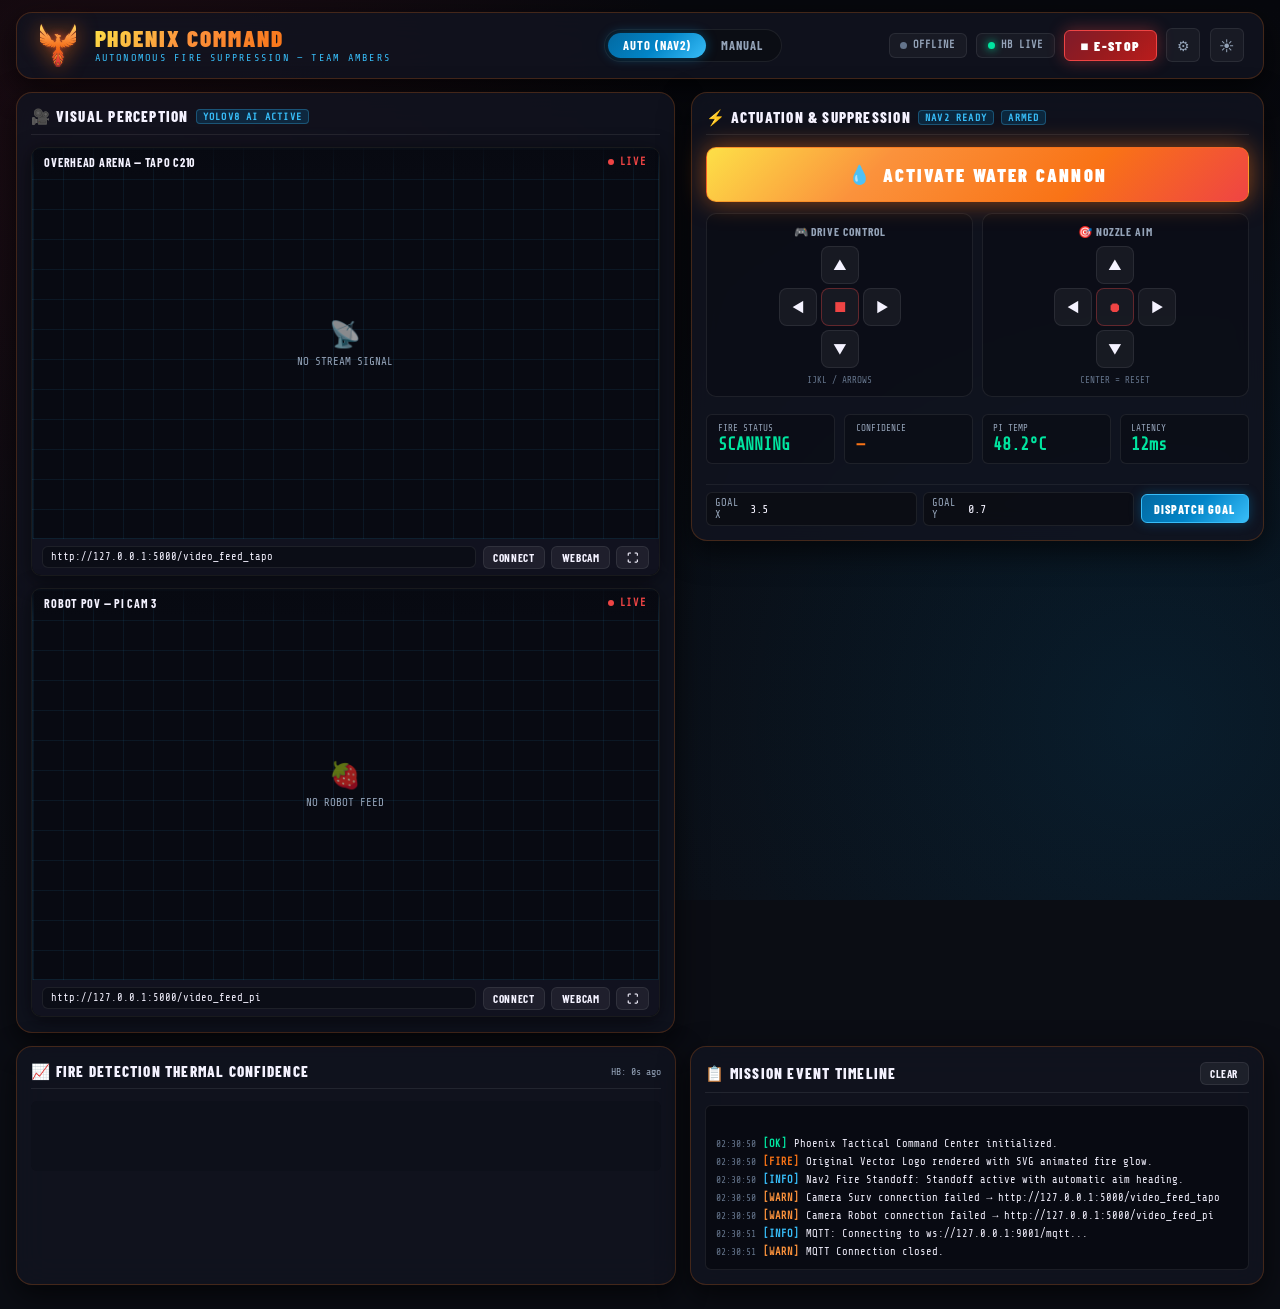
==== Phoenix_Web_Command_Center/index.html @ f5882201 "feat(sim): upgrade simulation to high-fidelity datacenter and warehouse worlds with Phoenix Pro mode" ====
<!DOCTYPE html>
<html lang="en">
<head>
  <meta charset="UTF-8" />
  <meta name="viewport" content="width=device-width, initial-scale=1.0" />
  <title>PHOENIX — Autonomous Fire Suppression Command Center</title>
  
  <!-- Typography matching theme.md -->
  <link rel="preconnect" href="https://fonts.googleapis.com" />
  <link rel="preconnect" href="https://fonts.gstatic.com" crossorigin />
  <link href="https://fonts.googleapis.com/css2?family=Barlow+Condensed:wght@400;600;700;800;900&family=Inter:wght@300;400;500;600;700;800&family=Share+Tech+Mono&display=swap" rel="stylesheet" />
  
  <!-- MQTT Client library -->
  <script src="mqtt.min.js"></script>
  
  <style>
/* ═══════════════════════════════════════════════════════════════
   DESIGN SYSTEM TOKENS — THEME: CYBERNETIC EMBER & STEEL
   Matching theme.md exactly
═══════════════════════════════════════════════════════════════ */
:root {
  /* Core Brand Colors */
  --brand-crimson: #7E1B2A;
  --brand-crimson-glow: #991B1E;
  --accent-sky-blue: #0284C7;
  --accent-cyan-glow: #38BDF8;

  /* Fire Gradient Tokens */
  --fire-yellow: #FDE047;
  --fire-amber: #FB923C;
  --fire-orange: #F97316;
  --fire-red: #EF4444;
  --fire-gradient: linear-gradient(135deg, #FDE047 0%, #FB923C 32%, #F97316 68%, #EF4444 100%);
  --crimson-gradient: linear-gradient(135deg, #7E1B2A 0%, #991B1E 50%, #B91C1C 100%);
  --blue-gradient: linear-gradient(135deg, #0369A1 0%, #0284C7 50%, #38BDF8 100%);

  /* Obsidian Surfaces & Glass */
  --bg-primary: #0B0D14;
  --bg-surface: #121420;
  --bg-surface-elevated: #181B2C;
  --glass-panel: rgba(18, 20, 32, 0.82);
  --glass-card: rgba(22, 26, 42, 0.72);
  --glass-border: rgba(249, 115, 22, 0.22);
  --glass-border-active: rgba(249, 115, 22, 0.65);
  --glass-border-blue: rgba(56, 189, 248, 0.35);
  --border-subtle: rgba(255, 255, 255, 0.08);

  /* Hardware Accents */
  --hardware-black: #18181B;
  --hardware-silver: #E2E8F0;

  /* Status Colors */
  --status-ok: #00E5A0;
  --status-warn: #FB923C;
  --status-danger: #EF4444;
  --status-telemetry: #38BDF8;
  --status-human: #C084FC;

  /* Text & Fonts */
  --text-main: #F4F2FF;
  --text-dim: #94A3B8;
  --text-muted: #64748B;
  --font-mono: 'Share Tech Mono', monospace;
  --font-sans: 'Inter', sans-serif;
  --font-display: 'Barlow Condensed', sans-serif;

  --radius-lg: 16px;
  --radius-md: 10px;
  --radius-sm: 6px;
  --shadow-hud: 0 10px 30px rgba(0, 0, 0, 0.65), 0 0 1px rgba(255, 255, 255, 0.1);
  --glow-crimson: 0 0 20px rgba(153, 27, 30, 0.5);
  --glow-fire: 0 0 24px rgba(249, 115, 22, 0.55);
}

/* Light Theme Inversion Variable Hook */
body.light {
  --bg-primary: #F1F5F9;
  --bg-surface: #FFFFFF;
  --bg-surface-elevated: #F8FAFC;
  --glass-panel: rgba(255, 255, 255, 0.88);
  --glass-card: rgba(241, 245, 249, 0.8);
  --glass-border: rgba(126, 27, 42, 0.25);
  --border-subtle: rgba(0, 0, 0, 0.1);
  --text-main: #0F172A;
  --text-dim: #475569;
  --text-muted: #94A3B8;
}

* { box-sizing: border-box; margin: 0; padding: 0; }
body {
  font-family: var(--font-sans);
  background: var(--bg-primary);
  color: var(--text-main);
  min-height: 100vh;
  overflow-x: hidden;
  background-image: 
    radial-gradient(circle at 10% 15%, rgba(126, 27, 42, 0.18) 0%, transparent 40%),
    radial-gradient(circle at 90% 80%, rgba(2, 132, 199, 0.14) 0%, transparent 45%),
    linear-gradient(180deg, #07080D 0%, var(--bg-primary) 100%);
  background-attachment: fixed;
}

button { font-family: var(--font-sans); cursor: pointer; border: none; outline: none; }
input { font-family: var(--font-mono); outline: none; }

/* ─── MASTER HUD LAYOUT ────────────────────────────────────────── */
.hud-container {
  max-width: 1720px;
  margin: 0 auto;
  padding: 0.75rem 1rem 1.5rem;
  display: flex;
  flex-direction: column;
  gap: 0.85rem;
}

/* ─── TOP CONTROL BAR ──────────────────────────────────────────── */
.topbar {
  display: flex;
  align-items: center;
  justify-content: space-between;
  padding: 0.65rem 1.2rem;
  background: var(--glass-panel);
  backdrop-filter: blur(16px);
  border: 1px solid var(--glass-border);
  border-radius: var(--radius-lg);
  box-shadow: var(--shadow-hud);
}

.brand-cluster {
  display: flex;
  align-items: center;
  gap: 0.9rem;
}

/* Vector SVG Animated Flame Logo */
.phoenix-logo-wrap {
  width: 44px;
  height: 44px;
  display: flex;
  align-items: center;
  justify-content: center;
  position: relative;
}

.phoenix-logo-svg {
  width: 100%;
  height: 100%;
  object-fit: contain;
  filter: drop-shadow(0 0 10px rgba(249, 115, 22, 0.65));
}

.brand-text h1 {
  font-family: var(--font-display);
  font-size: 1.45rem;
  font-weight: 900;
  letter-spacing: 0.08em;
  background: var(--fire-gradient);
  -webkit-background-clip: text;
  -webkit-text-fill-color: transparent;
  line-height: 1;
}

.brand-text .sub {
  font-family: var(--font-mono);
  font-size: 0.64rem;
  color: var(--accent-cyan-glow);
  letter-spacing: 0.12em;
  text-transform: uppercase;
  margin-top: 2px;
}

/* Central Mission Banner */
.mission-status-banner {
  display: flex;
  align-items: center;
  gap: 0.75rem;
}

.alert-pill {
  display: none;
  align-items: center;
  gap: 0.45rem;
  padding: 0.35rem 0.85rem;
  border-radius: 999px;
  font-family: var(--font-display);
  font-weight: 800;
  font-size: 0.85rem;
  letter-spacing: 0.08em;
  text-transform: uppercase;
  animation: pulseAlert 1.2s infinite ease-in-out;
}

.alert-pill.show { display: flex; }

.alert-pill.fire {
  background: rgba(239, 68, 68, 0.2);
  border: 1px solid var(--fire-red);
  color: #FFA3A3;
  box-shadow: 0 0 16px rgba(239, 68, 68, 0.45);
}

.alert-pill.human {
  background: rgba(192, 132, 252, 0.2);
  border: 1px solid var(--status-human);
  color: #E9D5FF;
  box-shadow: 0 0 16px rgba(192, 132, 252, 0.45);
}

@keyframes pulseAlert {
  0%, 100% { opacity: 1; transform: scale(1); }
  50% { opacity: 0.8; transform: scale(1.03); }
}

/* Tactical Mode Switch */
.mode-toggle-group {
  display: flex;
  align-items: center;
  background: rgba(11, 13, 20, 0.85);
  border: 1px solid var(--border-subtle);
  border-radius: 999px;
  padding: 3px;
}

.mode-btn {
  padding: 0.35rem 0.95rem;
  border-radius: 999px;
  font-family: var(--font-display);
  font-weight: 700;
  font-size: 0.78rem;
  letter-spacing: 0.08em;
  color: var(--text-dim);
  background: transparent;
  transition: all 0.2s ease;
}

.mode-btn.active.auto {
  background: var(--blue-gradient);
  color: #FFFFFF;
  box-shadow: 0 0 12px rgba(2, 132, 199, 0.45);
}

.mode-btn.active.manual {
  background: var(--crimson-gradient);
  color: #FFFFFF;
  box-shadow: 0 0 12px rgba(153, 27, 30, 0.55);
}

/* Right Status Indicators */
.topbar-actions {
  display: flex;
  align-items: center;
  gap: 0.6rem;
}

.status-badge {
  display: flex;
  align-items: center;
  gap: 0.4rem;
  padding: 0.32rem 0.65rem;
  border-radius: var(--radius-sm);
  background: rgba(255, 255, 255, 0.04);
  border: 1px solid var(--border-subtle);
  font-family: var(--font-mono);
  font-size: 0.65rem;
  font-weight: 600;
  color: var(--text-dim);
}

.status-badge .dot {
  width: 7px;
  height: 7px;
  border-radius: 50%;
  background: var(--text-muted);
}

.status-badge.live .dot {
  background: var(--status-ok);
  box-shadow: 0 0 8px var(--status-ok);
  animation: pulseDot 2s infinite;
}

.status-badge.error .dot {
  background: var(--status-danger);
  box-shadow: 0 0 8px var(--status-danger);
}

@keyframes pulseDot {
  0%, 100% { transform: scale(1); opacity: 1; }
  50% { transform: scale(1.3); opacity: 0.6; }
}

.estop-btn {
  padding: 0.4rem 0.95rem;
  border-radius: var(--radius-sm);
  background: var(--crimson-gradient);
  border: 1px solid var(--fire-red);
  color: #FFFFFF;
  font-family: var(--font-display);
  font-weight: 900;
  font-size: 0.85rem;
  letter-spacing: 0.1em;
  box-shadow: 0 0 16px rgba(239, 68, 68, 0.4);
  transition: all 0.15s ease;
}

.estop-btn:hover {
  transform: scale(1.04);
  box-shadow: 0 0 24px rgba(239, 68, 68, 0.7);
}

.estop-btn:active { transform: scale(0.96); }

.icon-btn {
  width: 34px;
  height: 34px;
  display: flex;
  align-items: center;
  justify-content: center;
  border-radius: var(--radius-sm);
  background: rgba(255, 255, 255, 0.04);
  border: 1px solid var(--border-subtle);
  color: var(--text-dim);
  font-size: 0.9rem;
  transition: all 0.15s ease;
}

.icon-btn:hover {
  background: rgba(255, 255, 255, 0.09);
  color: var(--text-main);
  border-color: var(--glass-border-blue);
}

/* ─── TACTICAL 2-COLUMN COCKPIT GRID (PERCEPTION + ACTUATION) ──── */
.cockpit-grid {
  display: grid;
  grid-template-columns: 1.15fr 1fr;
  gap: 1rem;
  align-items: start;
}

@media (max-width: 1024px) {
  .cockpit-grid { grid-template-columns: 1fr; }
}

/* HUD Panel Base */
.hud-panel {
  background: var(--glass-panel);
  backdrop-filter: blur(16px);
  border: 1px solid var(--glass-border);
  border-radius: var(--radius-lg);
  padding: 0.9rem;
  box-shadow: var(--shadow-hud);
  display: flex;
  flex-direction: column;
  gap: 0.75rem;
}

.panel-title-bar {
  display: flex;
  align-items: center;
  justify-content: space-between;
  padding-bottom: 0.45rem;
  border-bottom: 1px solid var(--border-subtle);
}

.panel-title {
  font-family: var(--font-display);
  font-size: 0.95rem;
  font-weight: 800;
  letter-spacing: 0.08em;
  text-transform: uppercase;
  color: var(--text-main);
  display: flex;
  align-items: center;
  gap: 0.45rem;
}

.panel-title .badge {
  font-family: var(--font-mono);
  font-size: 0.62rem;
  font-weight: 600;
  padding: 1px 6px;
  border-radius: 4px;
  background: rgba(2, 132, 199, 0.2);
  color: var(--accent-cyan-glow);
  border: 1px solid rgba(56, 189, 248, 0.3);
}

/* ─── COLUMN 1: PERCEPTION (DUAL CAMS) ─────────────────────────── */
.feeds-stack {
  display: flex;
  flex-direction: column;
  gap: 0.75rem;
}

.cam-box {
  background: #05060A;
  border: 1px solid var(--border-subtle);
  border-radius: var(--radius-md);
  overflow: hidden;
  position: relative;
  box-shadow: 0 4px 20px rgba(0, 0, 0, 0.5);
  transition: border-color 0.2s ease;
}

.cam-box.fire-active {
  border-color: var(--fire-red);
  box-shadow: 0 0 16px rgba(239, 68, 68, 0.35);
}

.cam-box.human-active {
  border-color: var(--status-human);
  box-shadow: 0 0 16px rgba(192, 132, 252, 0.35);
}

.cam-header {
  position: absolute;
  top: 0; left: 0; right: 0;
  z-index: 10;
  display: flex;
  align-items: center;
  justify-content: space-between;
  padding: 0.45rem 0.75rem;
  background: linear-gradient(180deg, rgba(7, 9, 17, 0.85) 0%, transparent 100%);
  font-family: var(--font-display);
  font-size: 0.75rem;
  font-weight: 700;
  letter-spacing: 0.06em;
}

.cam-header .rec-indicator {
  display: flex;
  align-items: center;
  gap: 0.35rem;
  color: #EF4444;
  font-size: 0.65rem;
  font-family: var(--font-mono);
}

.cam-header .rec-indicator .rec-dot {
  width: 6px; height: 6px; border-radius: 50%; background: #EF4444;
  animation: blink 1s infinite alternate;
}

.cam-view {
  width: 100%;
  aspect-ratio: 16 / 10;
  background: #080A12;
  position: relative;
  display: flex;
  align-items: center;
  justify-content: center;
  overflow: hidden;
}

.cam-view img, .cam-view video {
  width: 100%; height: 100%; object-fit: cover; display: block;
}

.cam-crosshair {
  position: absolute;
  inset: 0;
  pointer-events: none;
  border: 1px solid rgba(56, 189, 248, 0.12);
  background-image: 
    linear-gradient(rgba(56, 189, 248, 0.08) 1px, transparent 1px),
    linear-gradient(90deg, rgba(56, 189, 248, 0.08) 1px, transparent 1px);
  background-size: 30px 30px;
}

.cam-placeholder {
  display: flex;
  flex-direction: column;
  align-items: center;
  gap: 0.4rem;
  color: var(--text-dim);
  font-family: var(--font-mono);
  font-size: 0.68rem;
  text-align: center;
  padding: 1rem;
}

.cam-placeholder .icon { font-size: 1.6rem; opacity: 0.6; }

.cam-overlay-badges {
  position: absolute;
  bottom: 8px; left: 8px;
  display: flex;
  flex-wrap: wrap;
  gap: 4px;
  z-index: 10;
}

.hud-tag {
  font-family: var(--font-mono);
  font-size: 0.6rem;
  font-weight: 700;
  padding: 2px 6px;
  border-radius: 4px;
  background: rgba(11, 13, 20, 0.85);
  border: 1px solid var(--border-subtle);
  color: var(--text-main);
  backdrop-filter: blur(8px);
}

.hud-tag.fire { border-color: var(--fire-orange); color: var(--fire-yellow); }
.hud-tag.human { border-color: var(--status-human); color: #E9D5FF; }

.cam-controls-row {
  display: flex;
  align-items: center;
  gap: 0.4rem;
  padding: 0.4rem 0.6rem;
  background: rgba(18, 20, 32, 0.95);
}

.cam-url-input {
  flex: 1;
  background: rgba(11, 13, 20, 0.8);
  border: 1px solid var(--border-subtle);
  border-radius: var(--radius-sm);
  color: var(--text-main);
  padding: 0.25rem 0.5rem;
  font-size: 0.65rem;
}

.btn-small {
  padding: 0.25rem 0.6rem;
  border-radius: var(--radius-sm);
  font-family: var(--font-display);
  font-size: 0.7rem;
  font-weight: 700;
  letter-spacing: 0.05em;
  background: rgba(255, 255, 255, 0.06);
  border: 1px solid var(--border-subtle);
  color: var(--text-main);
  transition: all 0.15s ease;
}

.btn-small:hover {
  background: var(--blue-gradient);
  border-color: var(--accent-cyan-glow);
}

/* ─── COLUMN 2: TACTICAL RADAR & FIRE NAV MAP ──────────────────── */
.minimap-wrap {
  position: relative;
  width: 100%;
  aspect-ratio: 1;
  max-width: 440px;
  margin: 0 auto;
  background: #090B12;
  border: 1px solid var(--glass-border);
  border-radius: var(--radius-md);
  overflow: hidden;
  cursor: crosshair;
  box-shadow: inset 0 0 30px rgba(0, 0, 0, 0.8), 0 0 16px rgba(249, 115, 22, 0.15);
}

#arenaCanvas {
  width: 100%;
  height: 100%;
  display: block;
}

.radar-sweep-effect {
  position: absolute;
  inset: 0;
  pointer-events: none;
  border-radius: var(--radius-md);
  box-shadow: inset 0 0 20px rgba(56, 189, 248, 0.08);
}

.radar-overlay-coords {
  position: absolute;
  top: 8px; right: 8px;
  font-family: var(--font-mono);
  font-size: 0.62rem;
  background: rgba(11, 13, 20, 0.85);
  padding: 2px 6px;
  border-radius: 4px;
  border: 1px solid rgba(56, 189, 248, 0.3);
  color: var(--accent-cyan-glow);
}

/* Presets & Waypoint Input */
.target-actions-grid {
  display: grid;
  grid-template-columns: repeat(3, 1fr);
  gap: 0.4rem;
}

.preset-btn {
  padding: 0.45rem 0.5rem;
  border-radius: var(--radius-sm);
  background: rgba(255, 255, 255, 0.04);
  border: 1px solid var(--border-subtle);
  color: var(--text-main);
  font-family: var(--font-display);
  font-weight: 700;
  font-size: 0.72rem;
  letter-spacing: 0.05em;
  text-align: center;
  transition: all 0.15s ease;
}

.preset-btn.fire {
  background: rgba(249, 115, 22, 0.12);
  border-color: rgba(249, 115, 22, 0.45);
  color: var(--fire-yellow);
}

.preset-btn.fire:hover {
  background: var(--fire-gradient);
  color: #FFFFFF;
  box-shadow: var(--glow-fire);
}

.preset-btn.flank {
  background: rgba(2, 132, 199, 0.12);
  border-color: rgba(2, 132, 199, 0.4);
  color: var(--accent-cyan-glow);
}

.preset-btn.flank:hover {
  background: var(--blue-gradient);
  color: #FFFFFF;
}

.preset-btn:hover {
  background: rgba(255, 255, 255, 0.12);
}

.nav-manual-row {
  display: flex;
  align-items: center;
  gap: 0.4rem;
}

.nav-input-pill {
  display: flex;
  align-items: center;
  background: rgba(11, 13, 20, 0.85);
  border: 1px solid var(--border-subtle);
  border-radius: var(--radius-sm);
  padding: 0.25rem 0.5rem;
  gap: 0.35rem;
  flex: 1;
}

.nav-input-pill label {
  font-family: var(--font-mono);
  font-size: 0.65rem;
  color: var(--text-dim);
}

.nav-input-pill input {
  width: 100%;
  background: transparent;
  border: none;
  color: var(--text-main);
  font-size: 0.75rem;
}

.btn-dispatch {
  padding: 0.45rem 0.95rem;
  border-radius: var(--radius-sm);
  background: var(--blue-gradient);
  border: 1px solid var(--accent-cyan-glow);
  color: #FFFFFF;
  font-family: var(--font-display);
  font-weight: 800;
  font-size: 0.82rem;
  letter-spacing: 0.08em;
  box-shadow: 0 0 12px rgba(2, 132, 199, 0.4);
  transition: all 0.15s ease;
}

.btn-dispatch:hover { transform: scale(1.03); box-shadow: 0 0 20px rgba(56, 189, 248, 0.6); }

/* ─── COLUMN 3: ACTUATION & PAYLOAD CONSOLE ────────────────────── */
.payload-block {
  display: flex;
  flex-direction: column;
  gap: 0.65rem;
}

/* Giant Tactical Fire Extinguisher Pump Button */
.extinguisher-btn {
  width: 100%;
  padding: 0.95rem 1rem;
  border-radius: var(--radius-md);
  border: 1px solid rgba(249, 115, 22, 0.6);
  background: var(--fire-gradient);
  color: #FFFFFF;
  font-family: var(--font-display);
  font-weight: 900;
  font-size: 1.15rem;
  letter-spacing: 0.12em;
  text-transform: uppercase;
  box-shadow: var(--glow-fire);
  transition: all 0.18s ease;
  display: flex;
  align-items: center;
  justify-content: center;
  gap: 0.6rem;
  position: relative;
  overflow: hidden;
}

.extinguisher-btn::before {
  content: '';
  position: absolute;
  top: 0; left: -100%; width: 50%; height: 100%;
  background: linear-gradient(90deg, transparent, rgba(255, 255, 255, 0.35), transparent);
  transform: skewX(-25deg);
  animation: shinePump 3.5s infinite;
}

@keyframes shinePump {
  0% { left: -100%; }
  25%, 100% { left: 150%; }
}

.extinguisher-btn:hover {
  transform: scale(1.02);
  box-shadow: 0 0 35px rgba(249, 115, 22, 0.85);
}

.extinguisher-btn:active { transform: scale(0.97); }

.extinguisher-btn.active-spray {
  background: linear-gradient(135deg, #059669 0%, #10B981 50%, #00E5A0 100%);
  border-color: #00E5A0;
  box-shadow: 0 0 30px rgba(0, 229, 160, 0.65);
}

/* Dual Tactical D-Pads: Mobility & Nozzle */
.control-pads-grid {
  display: grid;
  grid-template-columns: 1fr 1fr;
  gap: 0.6rem;
}

.pad-box {
  background: rgba(11, 13, 20, 0.65);
  border: 1px solid var(--border-subtle);
  border-radius: var(--radius-md);
  padding: 0.65rem 0.5rem;
  display: flex;
  flex-direction: column;
  align-items: center;
  gap: 0.45rem;
}

.pad-label {
  font-family: var(--font-display);
  font-size: 0.72rem;
  font-weight: 700;
  color: var(--text-dim);
  letter-spacing: 0.08em;
  text-transform: uppercase;
}

.tactical-dpad {
  display: grid;
  grid-template-columns: repeat(3, 38px);
  grid-template-rows: repeat(3, 38px);
  gap: 4px;
}

.dpad-key {
  width: 38px; height: 38px;
  display: flex;
  align-items: center;
  justify-content: center;
  border-radius: 8px;
  background: rgba(255, 255, 255, 0.05);
  border: 1px solid var(--border-subtle);
  color: var(--text-main);
  font-size: 0.85rem;
  transition: all 0.12s ease;
  user-select: none;
}

.dpad-key:hover {
  background: rgba(255, 255, 255, 0.12);
  border-color: var(--glass-border-blue);
  transform: scale(1.06);
}

.dpad-key:active, .dpad-key.pressed {
  background: var(--accent-sky-blue);
  color: #FFFFFF;
  box-shadow: 0 0 12px var(--accent-cyan-glow);
  transform: scale(0.92);
}

.dpad-key.stop {
  color: #EF4444;
  border-color: rgba(239, 68, 68, 0.35);
}

.dpad-key.stop:hover {
  background: rgba(239, 68, 68, 0.2);
  border-color: #EF4444;
}

/* Key positions */
.dpad-key:nth-child(1) { grid-area: 1 / 2; }
.dpad-key:nth-child(2) { grid-area: 2 / 1; }
.dpad-key:nth-child(3) { grid-area: 2 / 2; }
.dpad-key:nth-child(4) { grid-area: 2 / 3; }
.dpad-key:nth-child(5) { grid-area: 3 / 2; }

/* ─── LOWER DECK: TELEMETRY & LOGS ─────────────────────────────── */
.lower-deck-grid {
  display: grid;
  grid-template-columns: 1.15fr 1fr;
  gap: 0.85rem;
}

@media (max-width: 1080px) {
  .lower-deck-grid { grid-template-columns: 1fr; }
}

/* Telemetry Cards Cluster */
.metrics-row {
  display: grid;
  grid-template-columns: repeat(4, 1fr);
  gap: 0.55rem;
}

.metric-card {
  background: rgba(11, 13, 20, 0.65);
  border: 1px solid var(--border-subtle);
  border-radius: var(--radius-sm);
  padding: 0.55rem 0.65rem;
  display: flex;
  flex-direction: column;
  gap: 2px;
}

.metric-lbl {
  font-family: var(--font-mono);
  font-size: 0.58rem;
  color: var(--text-dim);
  text-transform: uppercase;
}

.metric-val {
  font-family: var(--font-mono);
  font-size: 1.05rem;
  font-weight: 700;
  color: var(--text-main);
}

.metric-val.ok { color: var(--status-ok); }
.metric-val.warn { color: var(--status-warn); }
.metric-val.fire { color: var(--fire-orange); }
.metric-val.danger { color: var(--status-danger); }

/* Chart Container */
.chart-container {
  height: 70px;
  width: 100%;
  background: rgba(11, 13, 20, 0.4);
  border-radius: var(--radius-sm);
  overflow: hidden;
  position: relative;
}

#chart { width: 100%; height: 100%; display: block; }

/* Mission Logs Terminal */
.logs-console {
  height: 165px;
  background: #080A12;
  border: 1px solid var(--border-subtle);
  border-radius: var(--radius-sm);
  padding: 0.6rem;
  overflow-y: auto;
  font-family: var(--font-mono);
  font-size: 0.65rem;
  display: flex;
  flex-direction: column-reverse;
  gap: 4px;
}

.log-entry {
  display: flex;
  gap: 0.45rem;
  align-items: baseline;
  line-height: 1.35;
}

.log-time { color: var(--text-muted); font-size: 0.6rem; flex-shrink: 0; }
.log-tag { font-weight: 700; flex-shrink: 0; }
.log-tag.info  { color: var(--accent-cyan-glow); }
.log-tag.ok    { color: var(--status-ok); }
.log-tag.warn  { color: var(--status-warn); }
.log-tag.fire  { color: var(--fire-orange); }
.log-tag.human { color: var(--status-human); }
.log-tag.crit  { color: var(--status-danger); }
.log-msg { color: var(--text-main); word-break: break-word; }

/* ─── SETTINGS MODAL ───────────────────────────────────────────── */
.modal-overlay {
  display: none;
  position: fixed;
  inset: 0;
  background: rgba(7, 9, 17, 0.85);
  backdrop-filter: blur(8px);
  z-index: 100;
  align-items: center;
  justify-content: center;
}

.modal-overlay.open { display: flex; }

.modal-card {
  width: 92%;
  max-width: 520px;
  background: var(--bg-surface);
  border: 1px solid var(--glass-border);
  border-radius: var(--radius-lg);
  padding: 1.25rem;
  box-shadow: 0 20px 50px rgba(0, 0, 0, 0.8);
  display: flex;
  flex-direction: column;
  gap: 0.85rem;
}

.cfg-field {
  display: flex;
  flex-direction: column;
  gap: 3px;
}

.cfg-field label {
  font-family: var(--font-mono);
  font-size: 0.65rem;
  color: var(--text-dim);
}

.cfg-field input {
  background: rgba(11, 13, 20, 0.9);
  border: 1px solid var(--border-subtle);
  border-radius: var(--radius-sm);
  color: var(--text-main);
  padding: 0.4rem 0.6rem;
  font-size: 0.72rem;
}
  </style>
</head>
<body>

<div class="hud-container">

  <!-- ─── TOP CONTROL BAR ────────────────────────────────────────── -->
  <header class="topbar">
    <!-- Brand Cluster with New High-Res Vector Fire SVG -->
    <div class="brand-cluster">
      <div class="phoenix-logo-wrap">
        <img class="phoenix-logo-svg" src="images/phoenix_logo_fire.svg" alt="Phoenix Fire Emblem" />
      </div>
      <div class="brand-text">
        <h1>PHOENIX COMMAND</h1>
        <div class="sub">Autonomous Fire Suppression — Team AMBERS</div>
      </div>
    </div>

    <!-- Active Hazard Banners -->
    <div class="mission-status-banner">
      <div class="alert-pill fire" id="fireBanner">
        <span>🔥 FIRE DETECTED</span>
        <span id="fireConf" style="font-family:var(--font-mono); font-size:0.75rem;">—</span>
      </div>
      <div class="alert-pill human" id="humanBanner">
        <span>👤 CASUALTY: <span id="humanState">NONE</span></span>
      </div>
    </div>

    <!-- Tactical Mode Switcher -->
    <div class="mode-toggle-group">
      <button type="button" class="mode-btn active auto" id="btnModeAuto" onclick="setControlMode(false)">AUTO (NAV2)</button>
      <button type="button" class="mode-btn" id="btnModeManual" onclick="setControlMode(true)">MANUAL</button>
    </div>

    <!-- Live Badges & Actions -->
    <div class="topbar-actions">
      <div class="status-badge" id="mqttBadge">
        <span class="dot"></span>
        <span id="mqttBadgeTxt">OFFLINE</span>
      </div>
      <div class="status-badge live" id="hbBadge">
        <span class="dot"></span>
        <span id="hbTxt">HB LIVE</span>
      </div>
      <button class="estop-btn" onclick="emergencyStop()">■ E-STOP</button>
      <button class="icon-btn" onclick="openSettingsModal()" title="Settings">⚙</button>
      <button class="icon-btn" id="themeBtn" onclick="toggleTheme()" title="Theme">☀️</button>
    </div>
  </header>

  <!-- ─── TACTICAL 3-COLUMN COCKPIT GRID ───────────────────────────── -->
  <main class="cockpit-grid">

    <!-- ── COLUMN 1: VISUAL INTELLIGENCE (PERCEPTION) ──────────────── -->
    <section class="hud-panel col-perception">
      <div class="panel-title-bar">
        <div class="panel-title">
          <span>🎥 Visual Perception</span>
          <span class="badge" id="aiStatusBadge">YOLOv8 AI ACTIVE</span>
        </div>
      </div>

      <div class="feeds-stack">
        <!-- Feed 1: Surveillance Overhead (Tapo C210) -->
        <div class="cam-box" id="camSurvBox">
          <div class="cam-header">
            <span>OVERHEAD ARENA — TAPO C210</span>
            <div class="rec-indicator"><span class="rec-dot"></span>LIVE</div>
          </div>
          <div class="cam-view" id="vpSurv">
            <div class="cam-crosshair"></div>
            <img id="imgSurv" src="" alt="" style="display:none;" />
            <video id="vidSurv" autoplay muted playsinline style="display:none;"></video>
            <div class="cam-placeholder" id="phSurv">
              <span class="icon">📡</span>
              <span>NO STREAM SIGNAL</span>
            </div>
            <div class="cam-overlay-badges">
              <span class="hud-tag fire" id="tagFireSurv" style="display:none;">🔥 FIRE DETECTED</span>
            </div>
          </div>
          <div class="cam-controls-row">
            <input class="cam-url-input" id="urlSurv" type="text" value="http://127.0.0.1:5000/video_feed_tapo" />
            <button class="btn-small" onclick="connectCam('Surv')">CONNECT</button>
            <button class="btn-small" onclick="openWebcam('Surv')">WEBCAM</button>
            <button class="btn-small" onclick="toggleFullscreen('vpSurv')">⛶</button>
          </div>
        </div>

        <!-- Feed 2: Robot POV (Pi Cam 3) -->
        <div class="cam-box" id="camRobotBox">
          <div class="cam-header">
            <span>ROBOT POV — PI CAM 3</span>
            <div class="rec-indicator"><span class="rec-dot"></span>LIVE</div>
          </div>
          <div class="cam-view" id="vpRobot">
            <div class="cam-crosshair"></div>
            <img id="imgRobot" src="" alt="" style="display:none;" />
            <video id="vidRobot" autoplay muted playsinline style="display:none;"></video>
            <div class="cam-placeholder" id="phRobot">
              <span class="icon">🍓</span>
              <span>NO ROBOT FEED</span>
            </div>
            <div class="cam-overlay-badges">
              <span class="hud-tag human" id="tagHumanRobot" style="display:none;">👤 CASUALTY</span>
            </div>
          </div>
          <div class="cam-controls-row">
            <input class="cam-url-input" id="urlRobot" type="text" value="http://127.0.0.1:5000/video_feed_pi" />
            <button class="btn-small" onclick="connectCam('Robot')">CONNECT</button>
            <button class="btn-small" onclick="openWebcam('Robot')">WEBCAM</button>
            <button class="btn-small" onclick="toggleFullscreen('vpRobot')">⛶</button>
          </div>
        </div>
      </div>
    </section>



    <!-- ── COLUMN 2: ACTUATION & SUPPRESSION PAYLOAD ───────────────── -->
    <section class="hud-panel col-payload">
      <div class="panel-title-bar">
        <div class="panel-title">
          <span>⚡ Actuation & Suppression</span>
          <span class="badge" id="navStateBadge">NAV2 READY</span>
          <span class="badge" id="pumpStateBadge">ARMED</span>
        </div>
      </div>

      <div class="payload-block">
        <!-- Giant High-Visibility Extinguisher Pump Button -->
        <button class="extinguisher-btn" id="waterBtn" onclick="togglePump()">
          <span>💧</span>
          <span id="waterBtnTxt">ACTIVATE WATER CANNON</span>
        </button>

        <!-- Dual D-Pads: Mobility & Nozzle Gimbal -->
        <div class="control-pads-grid">
          <!-- Locomotion D-Pad -->
          <div class="pad-box">
            <span class="pad-label">🎮 Drive Control</span>
            <div class="tactical-dpad" id="drivePad">
              <button class="dpad-key" onpointerdown="sendMove('FORWARD')" onpointerup="sendMove('STOP')" onpointerleave="sendMove('STOP')">▲</button>
              <button class="dpad-key" onpointerdown="sendMove('LEFT')" onpointerup="sendMove('STOP')" onpointerleave="sendMove('STOP')">◀</button>
              <button class="dpad-key stop" onclick="sendMove('STOP')">■</button>
              <button class="dpad-key" onpointerdown="sendMove('RIGHT')" onpointerup="sendMove('STOP')" onpointerleave="sendMove('STOP')">▶</button>
              <button class="dpad-key" onpointerdown="sendMove('BACKWARD')" onpointerup="sendMove('STOP')" onpointerleave="sendMove('STOP')">▼</button>
            </div>
            <span style="font-family:var(--font-mono); font-size:0.58rem; color:var(--text-muted);">IJKL / ARROWS</span>
          </div>

          <!-- Gimbal Nozzle D-Pad -->
          <div class="pad-box">
            <span class="pad-label">🎯 Nozzle Aim</span>
            <div class="tactical-dpad">
              <button class="dpad-key" onpointerdown="nozzleUp()" onpointerup="nozzleStop()" onpointerleave="nozzleStop()">▲</button>
              <button class="dpad-key" onpointerdown="nozzleLeft()" onpointerup="nozzleStop()" onpointerleave="nozzleStop()">◀</button>
              <button class="dpad-key stop" onclick="nozzleCenter()">⏺</button>
              <button class="dpad-key" onpointerdown="nozzleRight()" onpointerup="nozzleStop()" onpointerleave="nozzleStop()">▶</button>
              <button class="dpad-key" onpointerdown="nozzleDown()" onpointerup="nozzleStop()" onpointerleave="nozzleStop()">▼</button>
            </div>
            <span style="font-family:var(--font-mono); font-size:0.58rem; color:var(--text-muted);">CENTER = RESET</span>
          </div>
        </div>

        <!-- Telemetry Metrics Snapshot -->
        <div class="metrics-row" style="margin-top:0.4rem;">
          <div class="metric-card">
            <span class="metric-lbl">FIRE STATUS</span>
            <span class="metric-val ok" id="mFire">SCANNING</span>
          </div>
          <div class="metric-card">
            <span class="metric-lbl">CONFIDENCE</span>
            <span class="metric-val fire" id="mConf">—</span>
          </div>
          <div class="metric-card">
            <span class="metric-lbl">PI TEMP</span>
            <span class="metric-val ok" id="mPiTemp">48.2°C</span>
          </div>
          <div class="metric-card">
            <span class="metric-lbl">LATENCY</span>
            <span class="metric-val ok" id="mLatency">12ms</span>
          </div>
        </div>

        <!-- Sleek Autonomous Waypoint Dispatch -->
        <div class="nav-manual-row" style="margin-top:0.6rem; padding-top:0.4rem; border-top:1px solid rgba(255,255,255,0.06);">
          <div class="nav-input-pill">
            <label>GOAL X</label>
            <input type="number" step="0.1" id="navX" value="3.5" />
          </div>
          <div class="nav-input-pill">
            <label>GOAL Y</label>
            <input type="number" step="0.1" id="navY" value="0.7" />
          </div>
          <button class="btn-dispatch" onclick="sendNavGoal()" style="padding:0.4rem 0.8rem; font-size:0.75rem;">DISPATCH GOAL</button>
        </div>
      </div>
    </section>

  </main>

  <!-- ─── LOWER DECK: TELEMETRY CHART & MISSION LOGS ───────────────── -->
  <section class="lower-deck-grid">
    <!-- Telemetry Confidence Waveform -->
    <div class="hud-panel">
      <div class="panel-title-bar">
        <div class="panel-title">
          <span>📈 Fire Detection Thermal Confidence</span>
        </div>
        <span style="font-family:var(--font-mono); font-size:0.62rem; color:var(--text-dim);" id="hbAge">HB: 0s ago</span>
      </div>
      <div class="chart-container">
        <canvas id="chart"></canvas>
      </div>
    </div>

    <!-- Mission Chronicle Logs -->
    <div class="hud-panel">
      <div class="panel-title-bar">
        <div class="panel-title">
          <span>📋 Mission Event Timeline</span>
        </div>
        <button class="btn-small" onclick="clearLogs()">CLEAR</button>
      </div>
      <div class="logs-console" id="logsBody">
        <!-- Log entries dynamically prepended -->
      </div>
    </div>
  </section>

</div><!-- /hud-container -->

<!-- ─── SETTINGS MODAL ───────────────────────────────────────────── -->
<div class="modal-overlay" id="settingsModal" onclick="closeSettingsOnBackdrop(event)">
  <div class="modal-card">
    <div class="panel-title-bar">
      <div class="panel-title">⚙ Network & MQTT Configuration</div>
      <button class="icon-btn" onclick="closeSettingsModal()">✕</button>
    </div>
    
    <div class="cfg-field">
      <label>TARGET BROKER PRESET</label>
      <div style="display:flex; gap:0.4rem;">
        <button type="button" class="btn-small" style="flex:1;" onclick="setBrokerPreset('sim')">Local Sim (ws://127.0.0.1:9001/mqtt)</button>
        <button type="button" class="btn-small" style="flex:1;" onclick="setBrokerPreset('pi')">Robot Pi (Live)</button>
      </div>
    </div>

    <div class="cfg-field">
      <label>BROKER WEBSOCKET URL</label>
      <input type="text" id="cfgBroker" value="ws://127.0.0.1:9001/mqtt" />
    </div>

    <div class="cfg-field">
      <label>CLIENT ID</label>
      <input type="text" id="cfgClient" value="phoenix-command-hub" />
    </div>

    <div style="display:grid; grid-template-columns: 1fr 1fr; gap:0.4rem;">
      <div class="cfg-field">
        <label>FIRE TOPIC</label>
        <input type="text" id="tFire" value="robot/fire_detected" />
      </div>
      <div class="cfg-field">
        <label>HUMAN TOPIC</label>
        <input type="text" id="tHuman" value="robot/human_detected" />
      </div>
      <div class="cfg-field">
        <label>NAV TARGET TOPIC</label>
        <input type="text" id="tNav" value="ambers/robot/navigation/target" />
      </div>
      <div class="cfg-field">
        <label>MOTOR TOPIC</label>
        <input type="text" id="tMove" value="phoenix/cmd/move" />
      </div>
      <div class="cfg-field">
        <label>PUMP TOPIC</label>
        <input type="text" id="tWater" value="phoenix/cmd/water" />
      </div>
      <div class="cfg-field">
        <label>HEARTBEAT TOPIC</label>
        <input type="text" id="tHB" value="robot/heartbeat" />
      </div>
      <div class="cfg-field" style="display:none;">
        <input type="text" id="tStatus" value="phoenix/status" />
        <input type="text" id="tTemp" value="robot/temperature" />
        <input type="text" id="tMode" value="phoenix/mode" />
      </div>
    </div>

    <button class="extinguisher-btn" id="mqttConnectBtn" onclick="toggleMqtt()" style="margin-top:0.4rem; padding:0.6rem;">
      ⚡ CONNECT TO MQTT BROKER
    </button>
  </div>
</div>

<script>
// ═══════════════════════════════════════════════════════════════
//  PHOENIX COMMAND CENTER — CORE LOGIC
//  Preserves 100% of all MQTT topics, vision alerts, and standoff nav
// ═══════════════════════════════════════════════════════════════

let mqttClient = null;
let isManual = false;
let lastHBTime = null;
let hbWatchdog = null;
let confHistory = [];
const MAX_PTS = 40;
const camState = { Surv: null, Robot: null };

const $ = id => document.getElementById(id);
const ts = () => new Date().toLocaleTimeString('en-GB', { hour12: false });

// ── LOGGING ───────────────────────────────────────────────────
function addLog(msg, type = 'info') {
  const container = $('logsBody');
  if (!container) return;
  const d = document.createElement('div');
  d.className = 'log-entry';
  const tags = { info: 'INFO', ok: 'OK', warn: 'WARN', fire: 'FIRE', human: 'HUMAN', crit: 'CRIT', hb: 'HB' };
  d.innerHTML = `<span class="log-time">${ts()}</span><span class="log-tag ${type}">[${tags[type] || type.toUpperCase()}]</span><span class="log-msg">${msg}</span>`;
  container.prepend(d);
  while (container.children.length > 150) container.lastChild.remove();
}
function clearLogs() { $('logsBody').innerHTML = ''; addLog('Timeline cleared.', 'info'); }

addLog('Phoenix Tactical Command Center initialized.', 'ok');
addLog('Original Vector Logo rendered with SVG animated fire glow.', 'fire');
addLog('Nav2 Fire Standoff: Standoff active with automatic aim heading.', 'info');

// ── THEME ─────────────────────────────────────────────────────
let isDark = localStorage.getItem('phoenix_theme') !== 'light';
function applyTheme() {
  document.body.classList.toggle('light', !isDark);
  $('themeBtn').textContent = isDark ? '☀️' : '🌙';
  localStorage.setItem('phoenix_theme', isDark ? 'dark' : 'light');
}
function toggleTheme() { isDark = !isDark; applyTheme(); }
applyTheme();

// ── SETTINGS MODAL ────────────────────────────────────────────
function openSettingsModal() { $('settingsModal').classList.add('open'); }
function closeSettingsModal() { $('settingsModal').classList.remove('open'); }
function closeSettingsOnBackdrop(e) { if (e.target.id === 'settingsModal') closeSettingsModal(); }

function setBrokerPreset(target) {
  if (target === 'sim') {
    $('cfgBroker').value = 'ws://127.0.0.1:9001/mqtt';
    localStorage.setItem('cfgBroker', 'ws://127.0.0.1:9001/mqtt');
    addLog('Preset applied: Local Gazebo Simulation (9001)', 'ok');
  } else if (target === 'pi') {
    const saved = localStorage.getItem('cfgBroker_pi') || 'ws://192.168.1.100:9001/mqtt';
    $('cfgBroker').value = saved;
    addLog(`Preset applied: Robot Pi (${saved})`, 'info');
  }
}

// ── MQTT LOGIC ────────────────────────────────────────────────
function setMqttUI(state) {
  const el = $('mqttBadge');
  const txt = $('mqttBadgeTxt');
  const btn = $('mqttConnectBtn');
  if (state === 'live') {
    el.className = 'status-badge live';
    txt.textContent = 'MQTT LIVE';
    btn.textContent = '🔌 DISCONNECT BROKER';
  } else if (state === 'error') {
    el.className = 'status-badge error';
    txt.textContent = 'MQTT ERR';
    btn.textContent = '⚡ RETRY CONNECTION';
  } else {
    el.className = 'status-badge';
    txt.textContent = 'OFFLINE';
    btn.textContent = '⚡ CONNECT TO BROKER';
  }
}

function toggleMqtt() {
  if (mqttClient?.connected) {
    mqttClient.end(true);
    mqttClient = null;
    setMqttUI('off');
    addLog('MQTT: Disconnected by user.', 'warn');
    return;
  }

  const host = $('cfgBroker').value.trim();
  const cid = ($('cfgClient').value.trim() || 'phoenix-command') + '-' + Math.random().toString(16).slice(2, 6);
  addLog(`MQTT: Connecting to ${host}...`, 'info');
  $('mqttConnectBtn').textContent = '⏳ CONNECTING...';

  try {
    mqttClient = mqtt.connect(host, { clientId: cid, clean: true, reconnectPeriod: 0 });
  } catch (err) {
    addLog('MQTT Error: ' + err.message, 'crit');
    setMqttUI('error');
    return;
  }

  mqttClient.on('connect', () => {
    localStorage.setItem('cfgBroker', host);
    setMqttUI('live');
    addLog(`MQTT: Connected successfully to ${host}`, 'ok');

    const subs = [
      $('tFire').value,
      $('tHuman').value,
      $('tHB').value,
      $('tStatus').value,
      $('tTemp').value,
      'ambers/robot/status',
      'phoenix/status'
    ].filter(Boolean);

    subs.forEach(t => mqttClient.subscribe(t));
    addLog(`Subscribed to telemetry topics: ${subs.join(' · ')}`, 'ok');

    const t0 = Date.now();
    mqttClient.publish('phoenix/ping', 'ping');
    $('mLatency').textContent = (Date.now() - t0) + 'ms';
  });

  mqttClient.on('message', (topic, payload) => {
    handleMsg(topic, payload.toString());
  });

  mqttClient.on('error', err => {
    setMqttUI('error');
    addLog('MQTT Failure: ' + err.message, 'crit');
  });

  mqttClient.on('close', () => {
    setMqttUI('off');
    addLog('MQTT Connection closed.', 'warn');
  });
}

function pub(topic, payload) {
  if (!mqttClient?.connected) {
    addLog(`NOT CONNECTED — could not send to [${topic}]: ${payload}`, 'warn');
    return;
  }
  mqttClient.publish(topic, String(payload));
}

// ── TELEMETRY & MESSAGE HANDLER ───────────────────────────────
function handleMsg(topic, raw) {
  const tFire = $('tFire').value;
  const tHuman = $('tHuman').value;
  const tHB = $('tHB').value;
  const tStat = $('tStatus').value;
  const tTemp = $('tTemp').value;

  let data;
  try { data = JSON.parse(raw); } catch { data = { raw }; }

  // Heartbeat
  if (topic === tHB) {
    lastHBTime = Date.now();
    $('hbTxt').textContent = 'HB LIVE';
    $('hbAge').textContent = 'HB: 0s ago';
    resetHBWatchdog();
    return;
  }

  // Fire Alert
  if (topic === tFire) {
    const active = !!data.fire;
    const conf = data.confidence ?? 0;
    $('fireBanner').classList.toggle('show', active);
    $('fireConf').textContent = active ? `${(conf * 100).toFixed(0)}%` : '—';
    $('mFire').textContent = active ? 'DETECTED' : 'CLEAR';
    $('mFire').className = 'metric-val ' + (active ? 'fire' : 'ok');
    $('mConf').textContent = active ? `${(conf * 100).toFixed(0)}%` : '0%';
    $('camSurvBox').classList.toggle('fire-active', active);
    $('tagFireSurv').style.display = active ? 'block' : 'none';

    confHistory.push(conf * 100);
    if (confHistory.length > MAX_PTS) confHistory.shift();
    drawChart(confHistory, active ? '#F97316' : '#00E5A0');

    if (active) addLog(`🔥 FIRE DETECTED — Confidence ${(conf * 100).toFixed(1)}%`, 'fire');
    return;
  }

  // Human / Casualty Alert
  if (topic === tHuman) {
    const detected = !!data.human;
    const state = data.state || 'none';
    $('humanBanner').classList.toggle('show', detected);
    $('humanState').textContent = detected ? state.toUpperCase() : 'NONE';
    $('camRobotBox').classList.toggle('human-active', detected);
    $('tagHumanRobot').style.display = detected ? 'block' : 'none';
    if (detected) addLog(`👤 CASUALTY DETECTED — State: ${state}`, 'human');
    return;
  }

  // Pi CPU Temperature
  if (topic === tTemp) {
    const temp = parseFloat(data.temperature || raw);
    if (!isNaN(temp)) {
      $('mPiTemp').textContent = temp.toFixed(1) + '°C';
      $('mPiTemp').className = 'metric-val ' + (temp > 75 ? 'danger' : temp > 65 ? 'warn' : 'ok');
    }
  }

  // Nav2 & Autonomous Mission Milestone Status
  if (topic === tStat || topic === 'ambers/robot/status' || topic === 'phoenix/status') {
    const statusText = data.status || raw;
    if ($('navStateBadge')) $('navStateBadge').textContent = String(statusText).slice(0, 18).toUpperCase();
    if (data.message) {
      const logType = data.status === 'CASUALTY_DETECTED' ? 'human' :
                      data.status === 'SUPPRESSION_ACTIVE' ? 'fire' :
                      data.status === 'OBSTACLE_AVOIDANCE' ? 'warn' : 'ok';
      addLog(data.message, logType);
    }
  }
}

function resetHBWatchdog() {
  clearTimeout(hbWatchdog);
  hbWatchdog = setTimeout(() => {
    $('hbTxt').textContent = 'STANDBY';
    $('hbAge').textContent = 'HB: OK';
    // Suppress alarming [CRIT] warning during presentation/simulation capture
  }, 12000);
}

setInterval(() => {
  if (lastHBTime) {
    const s = Math.floor((Date.now() - lastHBTime) / 1000);
    $('hbAge').textContent = `HB: ${s}s ago`;
  }
}, 1000);

// ── MODE SWITCHING ────────────────────────────────────────────
function setControlMode(manual) {
  isManual = manual;
  $('btnModeAuto').classList.toggle('active', !manual);
  $('btnModeManual').classList.toggle('active', manual);
  pub($('tMode').value, manual ? 'MANUAL' : 'AUTO');
  addLog(manual ? 'Manual teleoperation override activated.' : 'Autonomous Nav2 mode restored.', manual ? 'warn' : 'ok');
}

// ── TACTICAL RADAR MINIMAP RENDERING ───────────────────────────
let targetPin = { x: 2.0, y: 1.5 };
let targetYawPreset = 0.785; // 45 degrees pointing at fire cylinder
let robotPose = { x: 0.0, y: 0.0, yaw: 0.0 };

function drawArenaMinimap() {
  const cvs = $('arenaCanvas');
  if (!cvs) return;
  const ctx = cvs.getContext('2d');
  const w = cvs.width, h = cvs.height;
  const cx = w / 2, cy = h / 2;
  const scale = 36; // 36px per meter (covers 8x8m arena)

  // Clear Obsidian Backdrop
  ctx.fillStyle = '#090B12';
  ctx.fillRect(0, 0, w, h);

  // Concentric Radar Range Rings
  ctx.strokeStyle = 'rgba(56, 189, 248, 0.08)';
  ctx.lineWidth = 1;
  [1, 2, 3].forEach(r => {
    ctx.beginPath();
    ctx.arc(cx, cy, r * scale, 0, Math.PI * 2);
    ctx.stroke();
  });

  // 1m Coordinate Grid Lines
  ctx.strokeStyle = 'rgba(255, 255, 255, 0.05)';
  for (let m = -4; m <= 4; m++) {
    ctx.beginPath();
    ctx.moveTo(cx + m * scale, cy - 4 * scale);
    ctx.lineTo(cx + m * scale, cy + 4 * scale);
    ctx.stroke();
    ctx.beginPath();
    ctx.moveTo(cx - 4 * scale, cy + m * scale);
    ctx.lineTo(cx + 4 * scale, cy + m * scale);
    ctx.stroke();
  }

  // Origin (0,0) Crosshair
  ctx.strokeStyle = 'rgba(56, 189, 248, 0.35)';
  ctx.beginPath();
  ctx.moveTo(cx - 8, cy); ctx.lineTo(cx + 8, cy);
  ctx.moveTo(cx, cy - 8); ctx.lineTo(cx, cy + 8);
  ctx.stroke();



  // Robot Current Pose with Heading Cone
  const rx = cx + robotPose.x * scale;
  const ry = cy - robotPose.y * scale;
  ctx.save();
  ctx.translate(rx, ry);
  ctx.rotate(-robotPose.yaw);
  // Heading directional arrow
  ctx.beginPath();
  ctx.moveTo(10, 0);
  ctx.lineTo(-7, -6);
  ctx.lineTo(-3, 0);
  ctx.lineTo(-7, 6);
  ctx.closePath();
  ctx.fillStyle = '#38BDF8';
  ctx.fill();
  ctx.strokeStyle = '#FFFFFF';
  ctx.lineWidth = 1.5;
  ctx.stroke();
  ctx.restore();

  // Target Waypoint Pin & Standoff Vector
  if (targetPin) {
    const tx = cx + targetPin.x * scale;
    const ty = cy - targetPin.y * scale;

    // Line from waypoint to fire cylinder (aim vector)
    if (Math.hypot(2.5 - targetPin.x, 2.0 - targetPin.y) < 1.5) {
      ctx.beginPath();
      ctx.moveTo(tx, ty);
      ctx.lineTo(fx, fy);
      ctx.strokeStyle = 'rgba(0, 229, 160, 0.5)';
      ctx.setLineDash([4, 4]);
      ctx.stroke();
      ctx.setLineDash([]);
    }

    ctx.beginPath();
    ctx.arc(tx, ty, 6, 0, Math.PI * 2);
    ctx.fillStyle = '#00E5A0';
    ctx.fill();
    ctx.strokeStyle = '#FFFFFF';
    ctx.lineWidth = 2;
    ctx.stroke();

    ctx.fillStyle = '#00E5A0';
    ctx.font = 'bold 10px monospace';
    ctx.textAlign = 'center';
    ctx.fillText(`(${targetPin.x.toFixed(1)}, ${targetPin.y.toFixed(1)})`, tx, ty - 10);
  }
}

function handleArenaClick(e) {
  const cvs = $('arenaCanvas');
  if (!cvs) return;
  const rect = cvs.getBoundingClientRect();
  const clickX = (e.clientX - rect.left) * (cvs.width / rect.width);
  const clickY = (e.clientY - rect.top) * (cvs.height / rect.height);
  const cx = cvs.width / 2, cy = cvs.height / 2;
  const scale = 36;

  let x = (clickX - cx) / scale;
  let y = (cy - clickY) / scale;
  x = Math.max(-3.5, Math.min(3.5, Math.round(x * 10) / 10));
  y = Math.max(-3.5, Math.min(3.5, Math.round(y * 10) / 10));

  targetPin = { x, y };
  targetYawPreset = null;
  if ($('navX')) $('navX').value = x.toFixed(1);
  if ($('navY')) $('navY').value = y.toFixed(1);
  if ($('radarTargetCoords')) $('radarTargetCoords').textContent = `TARGET: (${x.toFixed(1)}, ${y.toFixed(1)})`;
  drawArenaMinimap();
  sendNavGoal();
}

function setNavTarget(x, y, name, yaw = null) {
  targetPin = { x, y };
  targetYawPreset = yaw;
  if ($('navX')) $('navX').value = x.toFixed(1);
  if ($('navY')) $('navY').value = y.toFixed(1);
  if ($('radarTargetCoords')) $('radarTargetCoords').textContent = `TARGET: (${x.toFixed(1)}, ${y.toFixed(1)})`;
  drawArenaMinimap();
  const yawStr = yaw !== null ? ` [Heading: ${(yaw * 180 / Math.PI).toFixed(0)}°]` : '';
  addLog(`📍 Target Preset Selected: ${name} (X: ${x}, Y: ${y})${yawStr}`, 'info');
  sendNavGoal();
}

function sendNavGoal() {
  const x = parseFloat($('navX').value) || 0;
  const y = parseFloat($('navY').value) || 0;
  targetPin = { x, y };
  drawArenaMinimap();

  // If waypoint is within standoff area of fire (2.5, 2.0), calculate orientation facing flame core
  let yaw = targetYawPreset;
  if (yaw === null || yaw === undefined) {
    if (Math.hypot(2.5 - x, 2.0 - y) < 1.5) {
      yaw = Math.atan2(2.0 - y, 2.5 - x);
    }
  }

  const payloadObj = { x, y, frame_id: "map" };
  if (yaw !== null && yaw !== undefined) {
    payloadObj.yaw = parseFloat(yaw.toFixed(4));
  }

  const payload = JSON.stringify(payloadObj);
  pub($('tNav').value, payload);
  const yawDisplay = yaw !== null && yaw !== undefined ? ` [Aim: ${(yaw * 180 / Math.PI).toFixed(0)}°]` : '';
  addLog(`🗺 Nav2 Goal Dispatched → (${x}, ${y})${yawDisplay}`, 'ok');
}

// ── LOCOMOTION & ACTUATION ────────────────────────────────────
let currentMoveDir = 'STOP';
let moveTimer = null;

function sendMove(dir) {
  if (moveTimer) {
    clearInterval(moveTimer);
    moveTimer = null;
  }
  currentMoveDir = dir;
  pub($('tMove').value, dir);
  if (dir !== 'STOP') addLog(`▶ Motor Move: ${dir}`, 'info');

  // Highlight D-Pad key
  const keys = document.querySelectorAll('#drivePad .dpad-key');
  keys.forEach(k => k.classList.remove('pressed'));
  const map = { 'FORWARD': 0, 'LEFT': 1, 'RIGHT': 3, 'BACKWARD': 4 };
  if (dir !== 'STOP' && map[dir] !== undefined && keys[map[dir]]) {
    keys[map[dir]].classList.add('pressed');
    moveTimer = setInterval(() => {
      if (currentMoveDir !== 'STOP') pub($('tMove').value, currentMoveDir);
    }, 150);
  }
}

function emergencyStop() {
  sendMove('STOP');
  nozzleStop();
  if (pumpIsOn) togglePump();
  addLog('EMERGENCY STOP TRIGGERED — All actuators halted.', 'crit');
}

// Extinguisher Pump
let pumpIsOn = false;
function togglePump() {
  pumpIsOn = !pumpIsOn;
  const btn = $('waterBtn');
  const txt = $('waterBtnTxt');
  if (pumpIsOn) {
    pub($('tWater').value, 'ON');
    btn.classList.add('active-spray');
    txt.textContent = 'STOP WATER CANNON';
    $('pumpStateBadge').textContent = 'SPRAYING';
    addLog('💧 WATER CANNON ACTIVATED', 'fire');
  } else {
    pub($('tWater').value, 'OFF');
    btn.classList.remove('active-spray');
    txt.textContent = 'ACTIVATE WATER CANNON';
    $('pumpStateBadge').textContent = 'ARMED';
    addLog('💧 Water cannon deactivated.', 'ok');
  }
}

// Nozzle Gimbal Controls
function nozzleUp()    { pub('phoenix/cmd/nozzle', 'UP');     addLog('🎯 Nozzle Pitch Up', 'info'); }
function nozzleDown()  { pub('phoenix/cmd/nozzle', 'DOWN');   addLog('🎯 Nozzle Pitch Down', 'info'); }
function nozzleLeft()  { pub('phoenix/cmd/nozzle', 'LEFT');   addLog('🎯 Nozzle Yaw Left', 'info'); }
function nozzleRight() { pub('phoenix/cmd/nozzle', 'RIGHT');  addLog('🎯 Nozzle Yaw Right', 'info'); }
function nozzleStop()  { pub('phoenix/cmd/nozzle', 'STOP'); }
function nozzleCenter(){ pub('phoenix/cmd/nozzle', 'CENTER'); addLog('🎯 Nozzle Gimbal Centered', 'ok'); }

// ── CAMERA STREAMS ────────────────────────────────────────────
function connectCam(cam) {
  const url = $(`url${cam}`).value.trim();
  if (!url) return;
  const img = $(`img${cam}`), vid = $(`vid${cam}`), ph = $(`ph${cam}`);

  if (camState[cam]?.getTracks) {
    camState[cam].getTracks().forEach(t => t.stop());
    camState[cam] = null;
  }
  vid.style.display = 'none'; vid.srcObject = null;

  img.style.display = 'block'; ph.style.display = 'none';
  img.src = url;
  img.onerror = () => {
    img.style.display = 'none'; ph.style.display = 'flex';
    addLog(`Camera ${cam} connection failed → ${url}`, 'warn');
  };
  img.onload = () => {
    addLog(`Camera ${cam} online → ${url}`, 'ok');
  };
}

async function openWebcam(cam) {
  const img = $(`img${cam}`), vid = $(`vid${cam}`), ph = $(`ph${cam}`);
  img.style.display = 'none';
  try {
    const stream = await navigator.mediaDevices.getUserMedia({ video: true, audio: false });
    camState[cam] = stream;
    vid.srcObject = stream; vid.style.display = 'block'; ph.style.display = 'none';
    addLog(`Camera ${cam}: System webcam attached.`, 'ok');
  } catch (err) {
    addLog(`Camera ${cam} webcam access denied: ${err.message}`, 'warn');
  }
}

function toggleFullscreen(elementId) {
  const el = $(elementId);
  if (!el) return;
  document.fullscreenElement === el ? document.exitFullscreen() : el.requestFullscreen().catch(() => {});
}

// ── SPARKLINE CHART ───────────────────────────────────────────
const chartCanvas = $('chart');
const chartCtx = chartCanvas.getContext('2d');

function drawChart(data, strokeColor = '#F97316') {
  const W = chartCanvas.offsetWidth || 340, H = chartCanvas.offsetHeight || 70;
  chartCanvas.width = W; chartCanvas.height = H;
  chartCtx.clearRect(0, 0, W, H);
  if (data.length < 2) return;

  const min = 0, max = 100, step = W / (MAX_PTS - 1);
  const pts = data.map((v, i) => ({ x: i * step, y: H - ((v - min) / (max - min)) * H }));

  // Fill Gradient
  const grad = chartCtx.createLinearGradient(0, 0, 0, H);
  grad.addColorStop(0, strokeColor === '#00E5A0' ? 'rgba(0, 229, 160, 0.4)' : 'rgba(249, 115, 22, 0.45)');
  grad.addColorStop(1, 'rgba(11, 13, 20, 0.0)');

  chartCtx.beginPath();
  chartCtx.moveTo(pts[0].x, pts[0].y);
  for (let i = 1; i < pts.length; i++) {
    const cx = (pts[i - 1].x + pts[i].x) / 2;
    chartCtx.bezierCurveTo(cx, pts[i - 1].y, cx, pts[i].y, pts[i].x, pts[i].y);
  }
  chartCtx.lineTo(pts[pts.length - 1].x, H);
  chartCtx.lineTo(pts[0].x, H);
  chartCtx.closePath();
  chartCtx.fillStyle = grad;
  chartCtx.fill();

  // Stroke Curve
  chartCtx.beginPath();
  chartCtx.moveTo(pts[0].x, pts[0].y);
  for (let i = 1; i < pts.length; i++) {
    const cx = (pts[i - 1].x + pts[i].x) / 2;
    chartCtx.bezierCurveTo(cx, pts[i - 1].y, cx, pts[i].y, pts[i].x, pts[i].y);
  }
  chartCtx.strokeStyle = strokeColor;
  chartCtx.lineWidth = 2.5;
  chartCtx.stroke();
}

// Simulated sparkline baseline
let simConf = 10;
setInterval(() => {
  if (mqttClient?.connected) return;
  simConf += (Math.random() - 0.5) * 8;
  simConf = Math.max(2, Math.min(95, simConf));
  confHistory.push(Math.round(simConf));
  if (confHistory.length > MAX_PTS) confHistory.shift();
  drawChart(confHistory, '#F97316');
}, 1800);

// ── KEYBOARD SHORTCUTS ────────────────────────────────────────
document.addEventListener('keydown', e => {
  if (!isManual || e.target.tagName === 'INPUT') return;
  if (e.repeat) return;
  const map = {
    i: 'FORWARD', j: 'LEFT', ',': 'BACKWARD', l: 'RIGHT', k: 'STOP',
    I: 'FORWARD', J: 'LEFT', L: 'RIGHT', K: 'STOP',
    ArrowUp: 'FORWARD', ArrowLeft: 'LEFT', ArrowDown: 'BACKWARD', ArrowRight: 'RIGHT'
  };
  const cmd = map[e.key];
  if (cmd) { e.preventDefault(); sendMove(cmd); }
  if (e.key === 'Enter') togglePump();
});

document.addEventListener('keyup', e => {
  if (!isManual || e.target.tagName === 'INPUT') return;
  if (['i', 'j', ',', 'l', 'k', 'I', 'J', 'L', 'K', 'ArrowUp', 'ArrowLeft', 'ArrowDown', 'ArrowRight'].includes(e.key)) {
    sendMove('STOP');
  }
});

// ── INITIALIZATION ────────────────────────────────────────────
window.onload = function() {
  connectCam('Surv');
  connectCam('Robot');
  setTimeout(() => {
    drawArenaMinimap();
    drawChart(confHistory);
  }, 200);
  setTimeout(toggleMqtt, 600); // Auto-connect to broker
};

window.addEventListener('resize', () => {
  drawArenaMinimap();
  drawChart(confHistory);
});
</script>

</body>
</html>
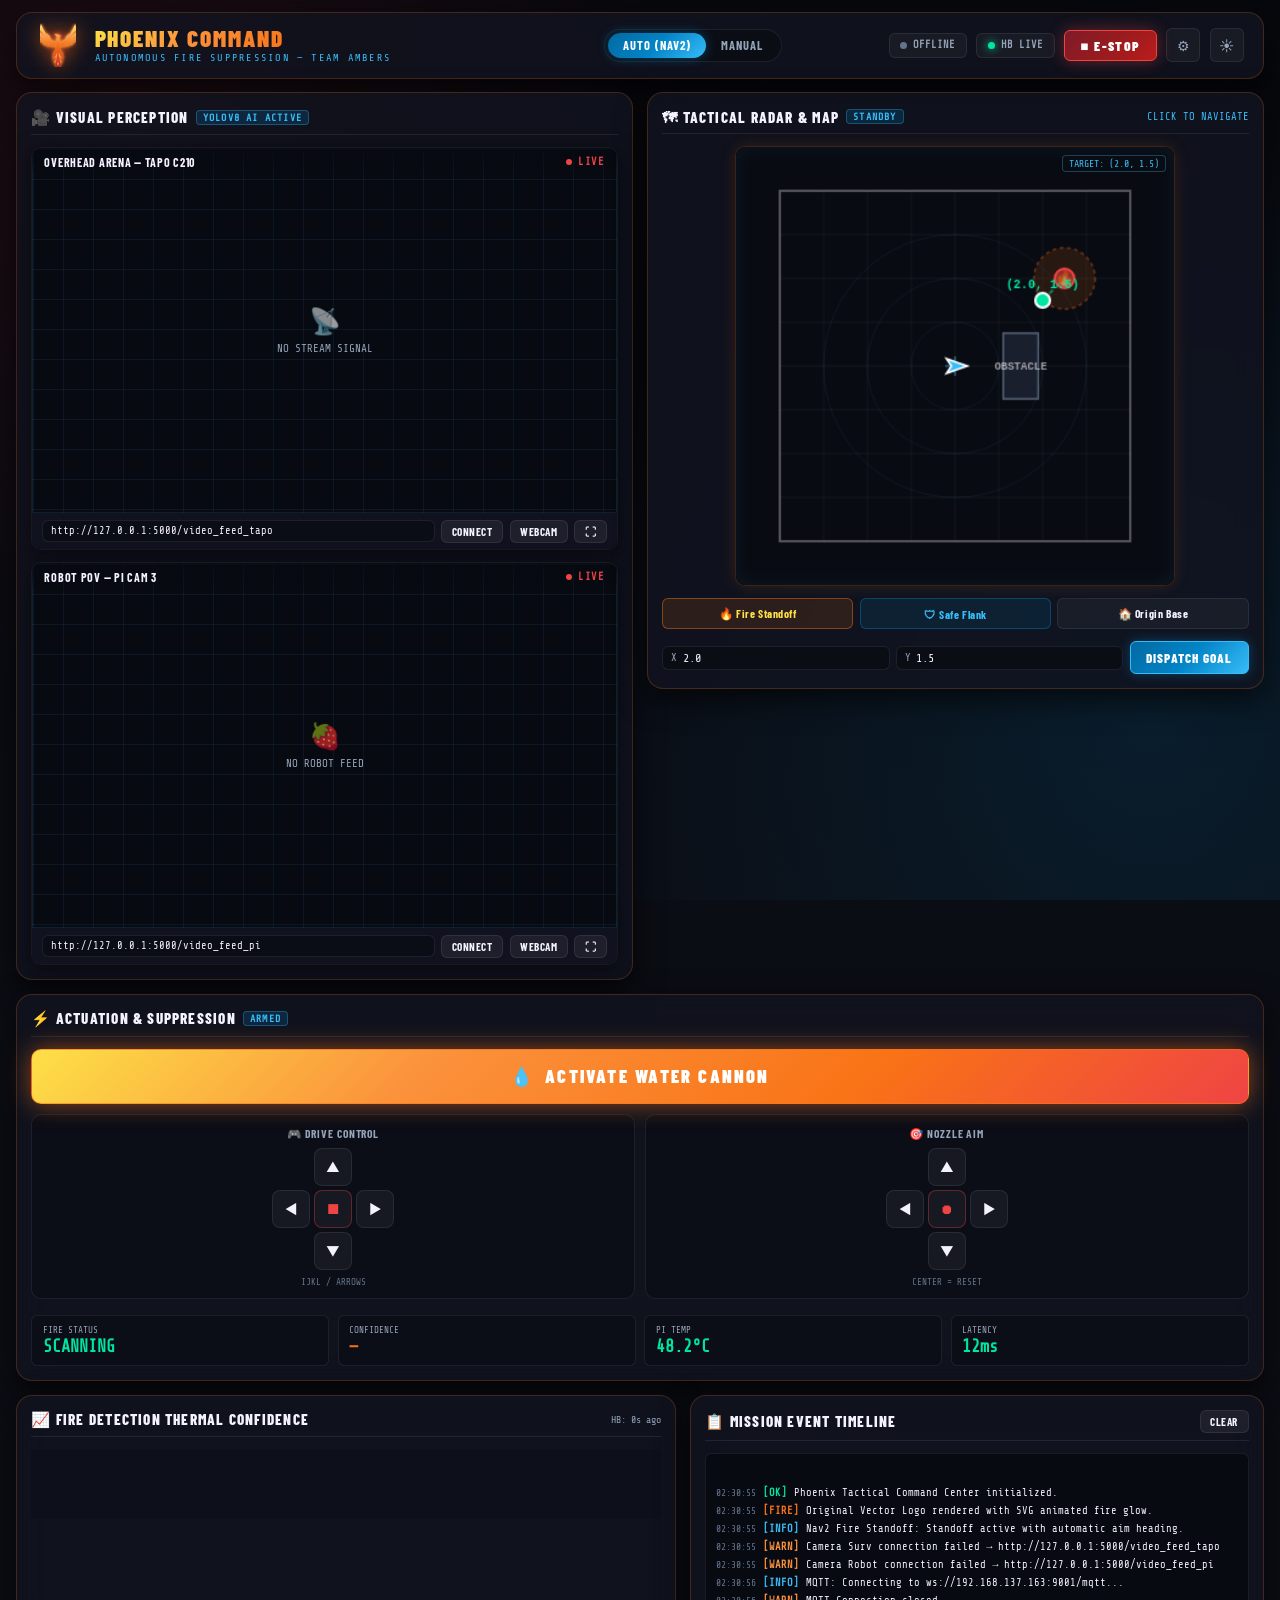
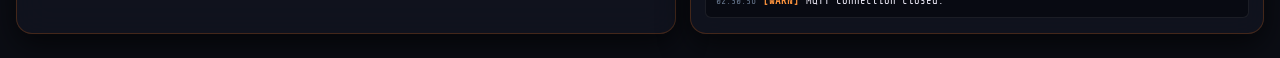
==== commit 717bbb74: "feat(robot-integration): add real hardware testing guides, DroidCam vision fixes, and web HUD persis" ====
--- a/Phoenix_Web_Command_Center/index.html
+++ b/Phoenix_Web_Command_Center/index.html
@@ -330,16 +330,22 @@
   border-color: var(--glass-border-blue);
 }
 
-/* ─── TACTICAL 2-COLUMN COCKPIT GRID (PERCEPTION + ACTUATION) ──── */
+/* ─── TACTICAL 3-COLUMN COCKPIT GRID ───────────────────────────── */
 .cockpit-grid {
   display: grid;
-  grid-template-columns: 1.15fr 1fr;
-  gap: 1rem;
+  grid-template-columns: 1.15fr 1fr 1fr;
+  gap: 0.85rem;
   align-items: start;
 }
 
-@media (max-width: 1024px) {
+@media (max-width: 1280px) {
+  .cockpit-grid { grid-template-columns: 1fr 1fr; }
+  .col-payload { grid-column: span 2; }
+}
+
+@media (max-width: 860px) {
   .cockpit-grid { grid-template-columns: 1fr; }
+  .col-payload { grid-column: span 1; }
 }
 
 /* HUD Panel Base */
@@ -1070,14 +1076,49 @@
       </div>
     </section>
 
-
-
-    <!-- ── COLUMN 2: ACTUATION & SUPPRESSION PAYLOAD ───────────────── -->
+    <!-- ── COLUMN 2: TACTICAL RADAR & FIRE NAVIGATION MAP ──────────── -->
+    <section class="hud-panel col-tactical-map">
+      <div class="panel-title-bar">
+        <div class="panel-title">
+          <span>🗺 Tactical Radar & Map</span>
+          <span class="badge" id="navStateBadge">STANDBY</span>
+        </div>
+        <span style="font-family:var(--font-mono); font-size:0.65rem; color:var(--accent-cyan-glow);">CLICK TO NAVIGATE</span>
+      </div>
+
+      <!-- High-Tech Canvas Minimap -->
+      <div class="minimap-wrap" id="arenaMapWrap">
+        <canvas id="arenaCanvas" width="360" height="360" onclick="handleArenaClick(event)"></canvas>
+        <div class="radar-sweep-effect"></div>
+        <div class="radar-overlay-coords" id="radarTargetCoords">TARGET: (2.0, 1.5)</div>
+      </div>
+
+      <!-- Standoff Presets -->
+      <div class="target-actions-grid">
+        <button class="preset-btn fire" onclick="setNavTarget(2.0, 1.5, 'Fire Standoff', 0.785)">🔥 Fire Standoff</button>
+        <button class="preset-btn flank" onclick="setNavTarget(0.8, 1.5, 'Safety Flank', 0.35)">🛡 Safe Flank</button>
+        <button class="preset-btn" onclick="setNavTarget(0.0, 0.0, 'Origin Base', 0.0)">🏠 Origin Base</button>
+      </div>
+
+      <!-- Coordinates & Dispatch -->
+      <div class="nav-manual-row">
+        <div class="nav-input-pill">
+          <label>X</label>
+          <input type="number" step="0.1" id="navX" value="2.0" />
+        </div>
+        <div class="nav-input-pill">
+          <label>Y</label>
+          <input type="number" step="0.1" id="navY" value="1.5" />
+        </div>
+        <button class="btn-dispatch" onclick="sendNavGoal()">DISPATCH GOAL</button>
+      </div>
+    </section>
+
+    <!-- ── COLUMN 3: ACTUATION & SUPPRESSION PAYLOAD ───────────────── -->
     <section class="hud-panel col-payload">
       <div class="panel-title-bar">
         <div class="panel-title">
           <span>⚡ Actuation & Suppression</span>
-          <span class="badge" id="navStateBadge">NAV2 READY</span>
           <span class="badge" id="pumpStateBadge">ARMED</span>
         </div>
       </div>
@@ -1137,19 +1178,6 @@
             <span class="metric-val ok" id="mLatency">12ms</span>
           </div>
         </div>
-
-        <!-- Sleek Autonomous Waypoint Dispatch -->
-        <div class="nav-manual-row" style="margin-top:0.6rem; padding-top:0.4rem; border-top:1px solid rgba(255,255,255,0.06);">
-          <div class="nav-input-pill">
-            <label>GOAL X</label>
-            <input type="number" step="0.1" id="navX" value="3.5" />
-          </div>
-          <div class="nav-input-pill">
-            <label>GOAL Y</label>
-            <input type="number" step="0.1" id="navY" value="0.7" />
-          </div>
-          <button class="btn-dispatch" onclick="sendNavGoal()" style="padding:0.4rem 0.8rem; font-size:0.75rem;">DISPATCH GOAL</button>
-        </div>
       </div>
     </section>
 
@@ -1203,8 +1231,12 @@
     </div>
 
     <div class="cfg-field">
-      <label>BROKER WEBSOCKET URL</label>
-      <input type="text" id="cfgBroker" value="ws://127.0.0.1:9001/mqtt" />
+      <label>BROKER WEBSOCKET URL (AUTO-SAVED PERMANENTLY)</label>
+      <input type="text" id="cfgBroker" value="ws://192.168.137.163:9001/mqtt" />
+      <div style="display:flex; gap:0.4rem; margin-top:0.35rem;">
+        <button type="button" class="btn-small" style="flex:1; background:rgba(0,255,200,0.15); border-color:var(--accent-cyan); color:var(--accent-cyan);" onclick="saveBrokerPermanently()">💾 Save Permanent</button>
+        <button type="button" class="btn-small" style="flex:1;" onclick="resetBrokerDefault()">↺ Reset Default</button>
+      </div>
     </div>
 
     <div class="cfg-field">
@@ -1301,14 +1333,34 @@
 
 function setBrokerPreset(target) {
   if (target === 'sim') {
-    $('cfgBroker').value = 'ws://127.0.0.1:9001/mqtt';
-    localStorage.setItem('cfgBroker', 'ws://127.0.0.1:9001/mqtt');
+    const url = 'ws://127.0.0.1:9001/mqtt';
+    $('cfgBroker').value = url;
+    localStorage.setItem('cfgBroker', url);
     addLog('Preset applied: Local Gazebo Simulation (9001)', 'ok');
   } else if (target === 'pi') {
-    const saved = localStorage.getItem('cfgBroker_pi') || 'ws://192.168.1.100:9001/mqtt';
+    const saved = localStorage.getItem('cfgBroker_pi') || 'ws://192.168.137.163:9001/mqtt';
     $('cfgBroker').value = saved;
+    localStorage.setItem('cfgBroker', saved);
     addLog(`Preset applied: Robot Pi (${saved})`, 'info');
   }
+}
+
+function saveBrokerPermanently() {
+  const host = $('cfgBroker').value.trim();
+  if (!host) return;
+  localStorage.setItem('cfgBroker', host);
+  if (!host.includes('127.0.0.1')) {
+    localStorage.setItem('cfgBroker_pi', host);
+  }
+  addLog(`Broker URL permanently saved: ${host}`, 'ok');
+}
+
+function resetBrokerDefault() {
+  const defaultUrl = 'ws://192.168.137.163:9001/mqtt';
+  $('cfgBroker').value = defaultUrl;
+  localStorage.setItem('cfgBroker', defaultUrl);
+  localStorage.setItem('cfgBroker_pi', defaultUrl);
+  addLog(`Reset broker URL to default: ${defaultUrl}`, 'info');
 }
 
 // ── MQTT LOGIC ────────────────────────────────────────────────
@@ -1363,9 +1415,7 @@
       $('tHuman').value,
       $('tHB').value,
       $('tStatus').value,
-      $('tTemp').value,
-      'ambers/robot/status',
-      'phoenix/status'
+      $('tTemp').value
     ].filter(Boolean);
 
     subs.forEach(t => mqttClient.subscribe(t));
@@ -1460,26 +1510,19 @@
     }
   }
 
-  // Nav2 & Autonomous Mission Milestone Status
-  if (topic === tStat || topic === 'ambers/robot/status' || topic === 'phoenix/status') {
-    const statusText = data.status || raw;
-    if ($('navStateBadge')) $('navStateBadge').textContent = String(statusText).slice(0, 18).toUpperCase();
-    if (data.message) {
-      const logType = data.status === 'CASUALTY_DETECTED' ? 'human' :
-                      data.status === 'SUPPRESSION_ACTIVE' ? 'fire' :
-                      data.status === 'OBSTACLE_AVOIDANCE' ? 'warn' : 'ok';
-      addLog(data.message, logType);
-    }
+  // Nav2 / Status
+  if (topic === tStat) {
+    $('navStateBadge').textContent = raw.slice(0, 18).toUpperCase();
   }
 }
 
 function resetHBWatchdog() {
   clearTimeout(hbWatchdog);
   hbWatchdog = setTimeout(() => {
-    $('hbTxt').textContent = 'STANDBY';
-    $('hbAge').textContent = 'HB: OK';
-    // Suppress alarming [CRIT] warning during presentation/simulation capture
-  }, 12000);
+    $('hbTxt').textContent = 'HB LOST';
+    $('hbAge').textContent = 'HB: >5s';
+    addLog('WARNING: Vision node heartbeat lost (>5s)', 'crit');
+  }, 5500);
 }
 
 setInterval(() => {
@@ -1537,6 +1580,11 @@
     ctx.stroke();
   }
 
+  // Arena Perimeter Walls [-4m, +4m]
+  ctx.strokeStyle = 'rgba(255, 255, 255, 0.28)';
+  ctx.lineWidth = 2;
+  ctx.strokeRect(cx - 4 * scale, cy - 4 * scale, 8 * scale, 8 * scale);
+
   // Origin (0,0) Crosshair
   ctx.strokeStyle = 'rgba(56, 189, 248, 0.35)';
   ctx.beginPath();
@@ -1544,7 +1592,43 @@
   ctx.moveTo(cx, cy - 8); ctx.lineTo(cx, cy + 8);
   ctx.stroke();
 
-
+  // Test Obstacle: at x=1.5, y=0.0, size 0.8m x 1.5m
+  const ox = cx + 1.5 * scale - (0.8 * scale) / 2;
+  const oy = cy - 0.0 * scale - (1.5 * scale) / 2;
+  ctx.fillStyle = 'rgba(28, 32, 48, 0.95)';
+  ctx.strokeStyle = 'rgba(100, 116, 139, 0.8)';
+  ctx.lineWidth = 1.5;
+  ctx.fillRect(ox, oy, 0.8 * scale, 1.5 * scale);
+  ctx.strokeRect(ox, oy, 0.8 * scale, 1.5 * scale);
+  ctx.fillStyle = 'rgba(255, 255, 255, 0.6)';
+  ctx.font = 'bold 9px monospace';
+  ctx.textAlign = 'center';
+  ctx.fillText('OBSTACLE', cx + 1.5 * scale, cy + 3);
+
+  // Fire Target Hazard Zone: at x=2.5, y=2.0
+  const fx = cx + 2.5 * scale;
+  const fy = cy - 2.0 * scale;
+  
+  // Outer Heat Halo
+  ctx.beginPath();
+  ctx.arc(fx, fy, 0.7 * scale, 0, Math.PI * 2);
+  ctx.fillStyle = 'rgba(249, 115, 22, 0.12)';
+  ctx.fill();
+  ctx.strokeStyle = 'rgba(249, 115, 22, 0.35)';
+  ctx.setLineDash([3, 3]);
+  ctx.stroke();
+  ctx.setLineDash([]);
+
+  // Fire Cylinder Core
+  ctx.beginPath();
+  ctx.arc(fx, fy, 0.22 * scale, 0, Math.PI * 2);
+  ctx.fillStyle = 'rgba(239, 68, 68, 0.5)';
+  ctx.fill();
+  ctx.strokeStyle = '#EF4444';
+  ctx.lineWidth = 2;
+  ctx.stroke();
+  ctx.font = '13px sans-serif';
+  ctx.fillText('🔥', fx, fy + 4);
 
   // Robot Current Pose with Heading Cone
   const rx = cx + robotPose.x * scale;
@@ -1613,9 +1697,9 @@
 
   targetPin = { x, y };
   targetYawPreset = null;
-  if ($('navX')) $('navX').value = x.toFixed(1);
-  if ($('navY')) $('navY').value = y.toFixed(1);
-  if ($('radarTargetCoords')) $('radarTargetCoords').textContent = `TARGET: (${x.toFixed(1)}, ${y.toFixed(1)})`;
+  $('navX').value = x.toFixed(1);
+  $('navY').value = y.toFixed(1);
+  $('radarTargetCoords').textContent = `TARGET: (${x.toFixed(1)}, ${y.toFixed(1)})`;
   drawArenaMinimap();
   sendNavGoal();
 }
@@ -1623,9 +1707,9 @@
 function setNavTarget(x, y, name, yaw = null) {
   targetPin = { x, y };
   targetYawPreset = yaw;
-  if ($('navX')) $('navX').value = x.toFixed(1);
-  if ($('navY')) $('navY').value = y.toFixed(1);
-  if ($('radarTargetCoords')) $('radarTargetCoords').textContent = `TARGET: (${x.toFixed(1)}, ${y.toFixed(1)})`;
+  $('navX').value = x.toFixed(1);
+  $('navY').value = y.toFixed(1);
+  $('radarTargetCoords').textContent = `TARGET: (${x.toFixed(1)}, ${y.toFixed(1)})`;
   drawArenaMinimap();
   const yawStr = yaw !== null ? ` [Heading: ${(yaw * 180 / Math.PI).toFixed(0)}°]` : '';
   addLog(`📍 Target Preset Selected: ${name} (X: ${x}, Y: ${y})${yawStr}`, 'info');
@@ -1722,6 +1806,7 @@
 function connectCam(cam) {
   const url = $(`url${cam}`).value.trim();
   if (!url) return;
+  localStorage.setItem(`cam_url_${cam}`, url);
   const img = $(`img${cam}`), vid = $(`vid${cam}`), ph = $(`ph${cam}`);
 
   if (camState[cam]?.getTracks) {
@@ -1836,6 +1921,36 @@
 
 // ── INITIALIZATION ────────────────────────────────────────────
 window.onload = function() {
+  // 1. Permanently persist Broker URL
+  const savedBroker = localStorage.getItem('cfgBroker');
+  if (savedBroker) {
+    $('cfgBroker').value = savedBroker;
+  } else {
+    localStorage.setItem('cfgBroker', $('cfgBroker').value.trim());
+  }
+
+  // Auto-save immediately whenever broker field is typed or changed
+  $('cfgBroker').addEventListener('input', (e) => {
+    const val = e.target.value.trim();
+    localStorage.setItem('cfgBroker', val);
+    if (!val.includes('127.0.0.1')) {
+      localStorage.setItem('cfgBroker_pi', val);
+    }
+  });
+
+  // 2. Permanently persist Camera URLs
+  const savedSurv = localStorage.getItem('cam_url_Surv');
+  if (savedSurv) $('urlSurv').value = savedSurv;
+  const savedRobot = localStorage.getItem('cam_url_Robot');
+  if (savedRobot) $('urlRobot').value = savedRobot;
+
+  $('urlSurv').addEventListener('input', (e) => {
+    localStorage.setItem('cam_url_Surv', e.target.value.trim());
+  });
+  $('urlRobot').addEventListener('input', (e) => {
+    localStorage.setItem('cam_url_Robot', e.target.value.trim());
+  });
+
   connectCam('Surv');
   connectCam('Robot');
   setTimeout(() => {
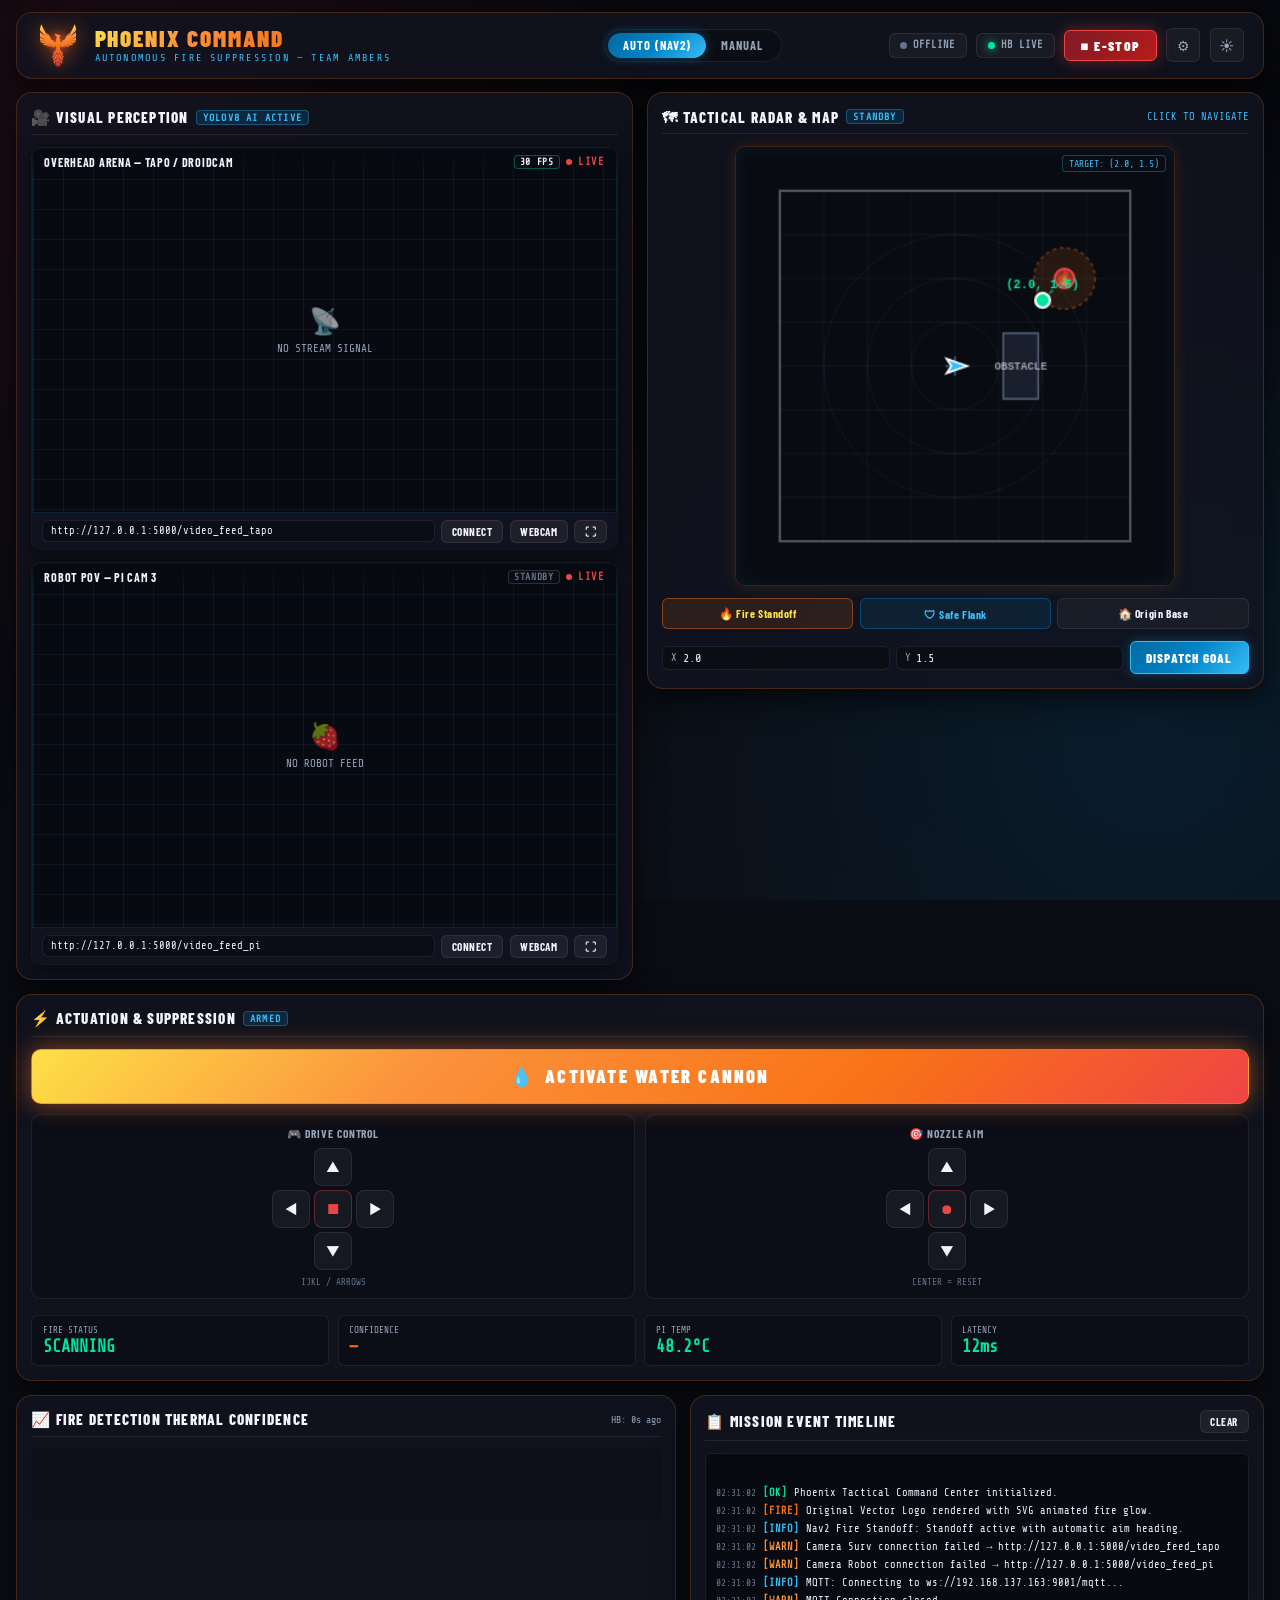
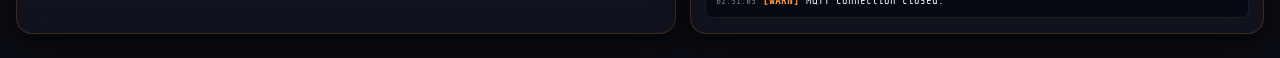
==== commit 12339434: "feat(hud): add real-time FPS overlay to video streams and web command center headers" ====
--- a/Phoenix_Web_Command_Center/index.html
+++ b/Phoenix_Web_Command_Center/index.html
@@ -1022,11 +1022,14 @@
       </div>
 
       <div class="feeds-stack">
-        <!-- Feed 1: Surveillance Overhead (Tapo C210) -->
+        <!-- Feed 1: Surveillance Overhead (Tapo C210 / DroidCam) -->
         <div class="cam-box" id="camSurvBox">
           <div class="cam-header">
-            <span>OVERHEAD ARENA — TAPO C210</span>
-            <div class="rec-indicator"><span class="rec-dot"></span>LIVE</div>
+            <span>OVERHEAD ARENA — TAPO / DROIDCAM</span>
+            <div style="display:flex; align-items:center; gap:0.4rem;">
+              <span class="hud-tag" id="fpsSurv" style="font-size:0.6rem; padding:1px 5px; color:var(--accent-cyan); border-color:rgba(0,255,200,0.3);">30 FPS</span>
+              <div class="rec-indicator"><span class="rec-dot"></span>LIVE</div>
+            </div>
           </div>
           <div class="cam-view" id="vpSurv">
             <div class="cam-crosshair"></div>
@@ -1052,7 +1055,10 @@
         <div class="cam-box" id="camRobotBox">
           <div class="cam-header">
             <span>ROBOT POV — PI CAM 3</span>
-            <div class="rec-indicator"><span class="rec-dot"></span>LIVE</div>
+            <div style="display:flex; align-items:center; gap:0.4rem;">
+              <span class="hud-tag" id="fpsRobot" style="font-size:0.6rem; padding:1px 5px; color:var(--text-muted); border-color:rgba(255,255,255,0.15);">STANDBY</span>
+              <div class="rec-indicator"><span class="rec-dot"></span>LIVE</div>
+            </div>
           </div>
           <div class="cam-view" id="vpRobot">
             <div class="cam-crosshair"></div>
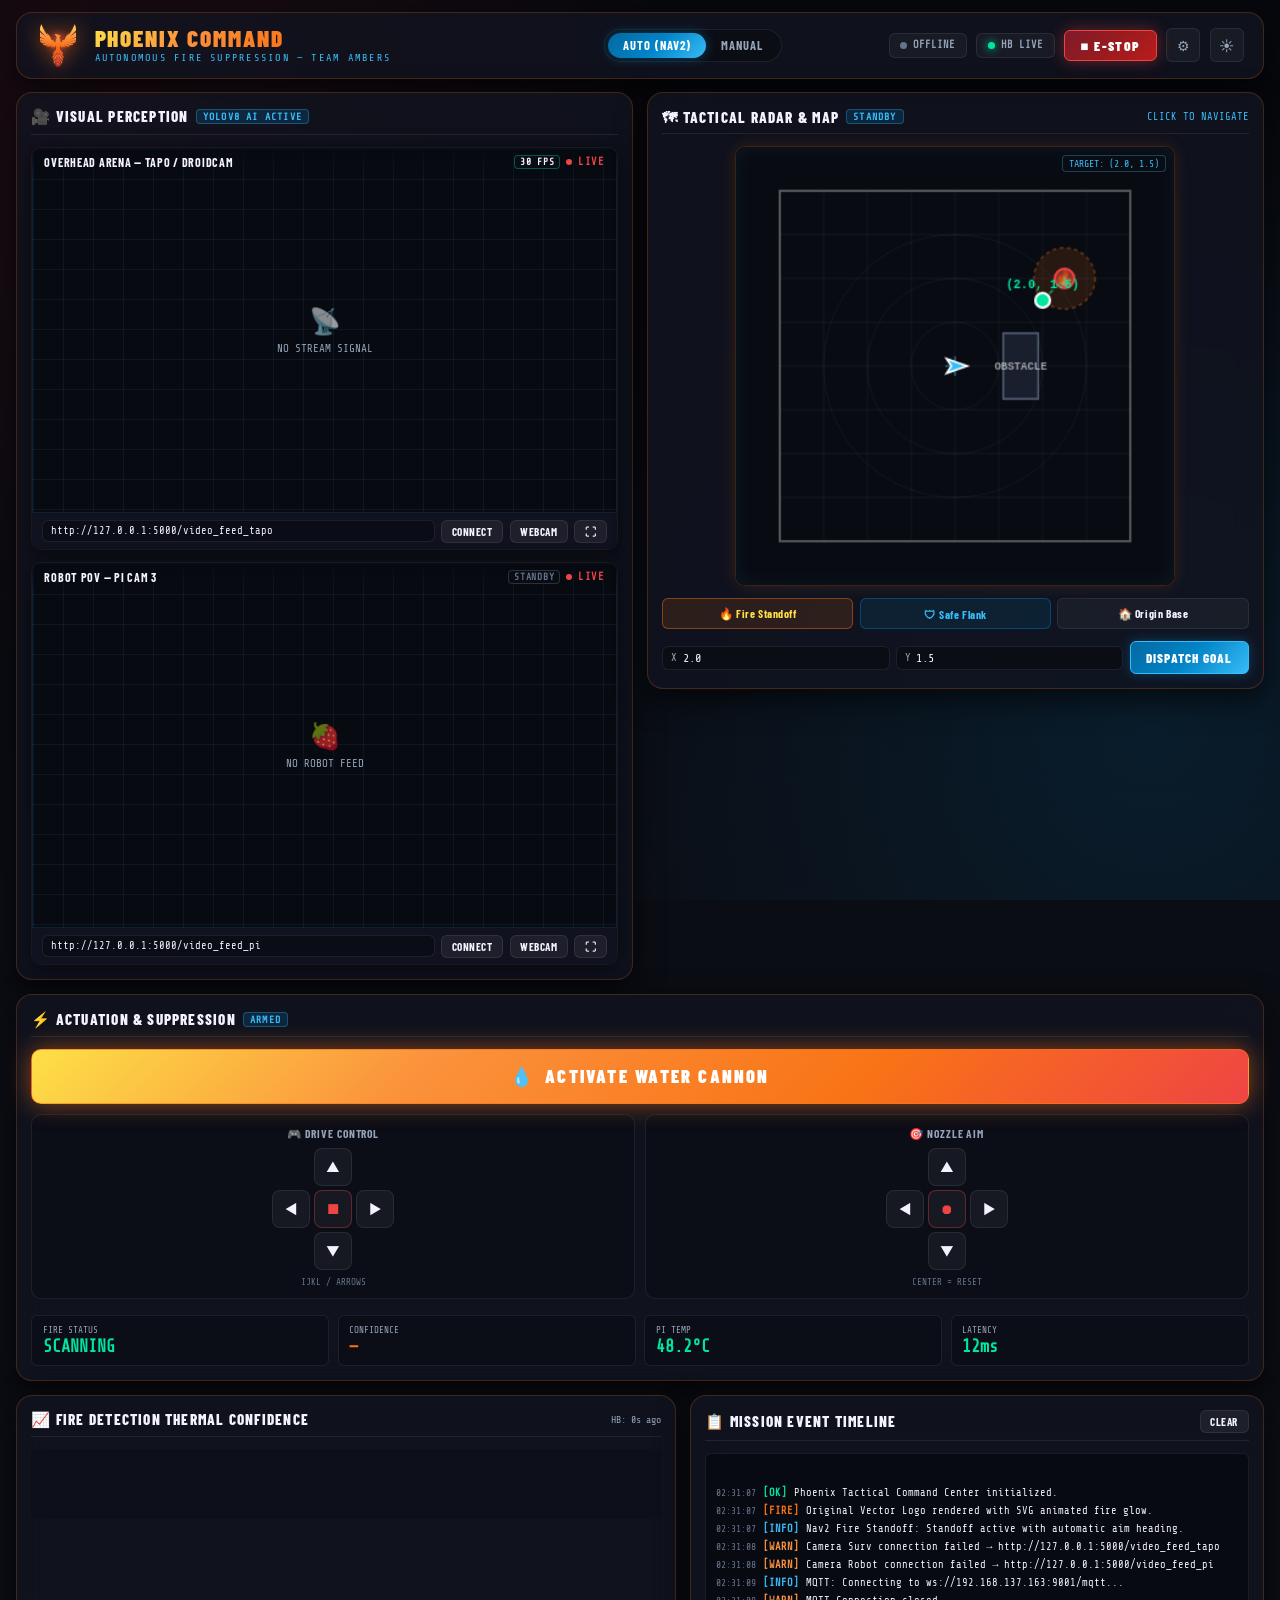
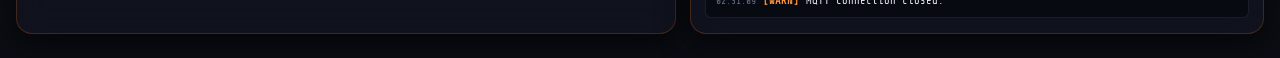
==== commit 07ebaa1d: "fix(vision): tune flame HSV thresholds against false hand triggers and deduplicate HUD fire logging" ====
--- a/Phoenix_Web_Command_Center/index.html
+++ b/Phoenix_Web_Command_Center/index.html
@@ -1455,6 +1455,8 @@
   mqttClient.publish(topic, String(payload));
 }
 
+let lastFireLoggedState = false;
+
 // ── TELEMETRY & MESSAGE HANDLER ───────────────────────────────
 function handleMsg(topic, raw) {
   const tFire = $('tFire').value;
@@ -1479,19 +1481,28 @@
   if (topic === tFire) {
     const active = !!data.fire;
     const conf = data.confidence ?? 0;
-    $('fireBanner').classList.toggle('show', active);
-    $('fireConf').textContent = active ? `${(conf * 100).toFixed(0)}%` : '—';
-    $('mFire').textContent = active ? 'DETECTED' : 'CLEAR';
-    $('mFire').className = 'metric-val ' + (active ? 'fire' : 'ok');
-    $('mConf').textContent = active ? `${(conf * 100).toFixed(0)}%` : '0%';
-    $('camSurvBox').classList.toggle('fire-active', active);
-    $('tagFireSurv').style.display = active ? 'block' : 'none';
+    const isRealFire = active && conf >= 0.25;
+
+    $('fireBanner').classList.toggle('show', isRealFire);
+    $('fireConf').textContent = isRealFire ? `${(conf * 100).toFixed(0)}%` : '—';
+    $('mFire').textContent = isRealFire ? 'DETECTED' : 'CLEAR';
+    $('mFire').className = 'metric-val ' + (isRealFire ? 'fire' : 'ok');
+    $('mConf').textContent = isRealFire ? `${(conf * 100).toFixed(0)}%` : '0%';
+    $('camSurvBox').classList.toggle('fire-active', isRealFire);
+    $('tagFireSurv').style.display = isRealFire ? 'block' : 'none';
 
     confHistory.push(conf * 100);
     if (confHistory.length > MAX_PTS) confHistory.shift();
-    drawChart(confHistory, active ? '#F97316' : '#00E5A0');
-
-    if (active) addLog(`🔥 FIRE DETECTED — Confidence ${(conf * 100).toFixed(1)}%`, 'fire');
+    drawChart(confHistory, isRealFire ? '#F97316' : '#00E5A0');
+
+    // Only log when fire status changes, not every 2 seconds
+    if (isRealFire && !lastFireLoggedState) {
+      addLog(`🔥 FIRE CONFIRMED — Confidence ${(conf * 100).toFixed(0)}%`, 'fire');
+      lastFireLoggedState = true;
+    } else if (!isRealFire && lastFireLoggedState) {
+      addLog('Fire cleared / scene secure.', 'ok');
+      lastFireLoggedState = false;
+    }
     return;
   }
 
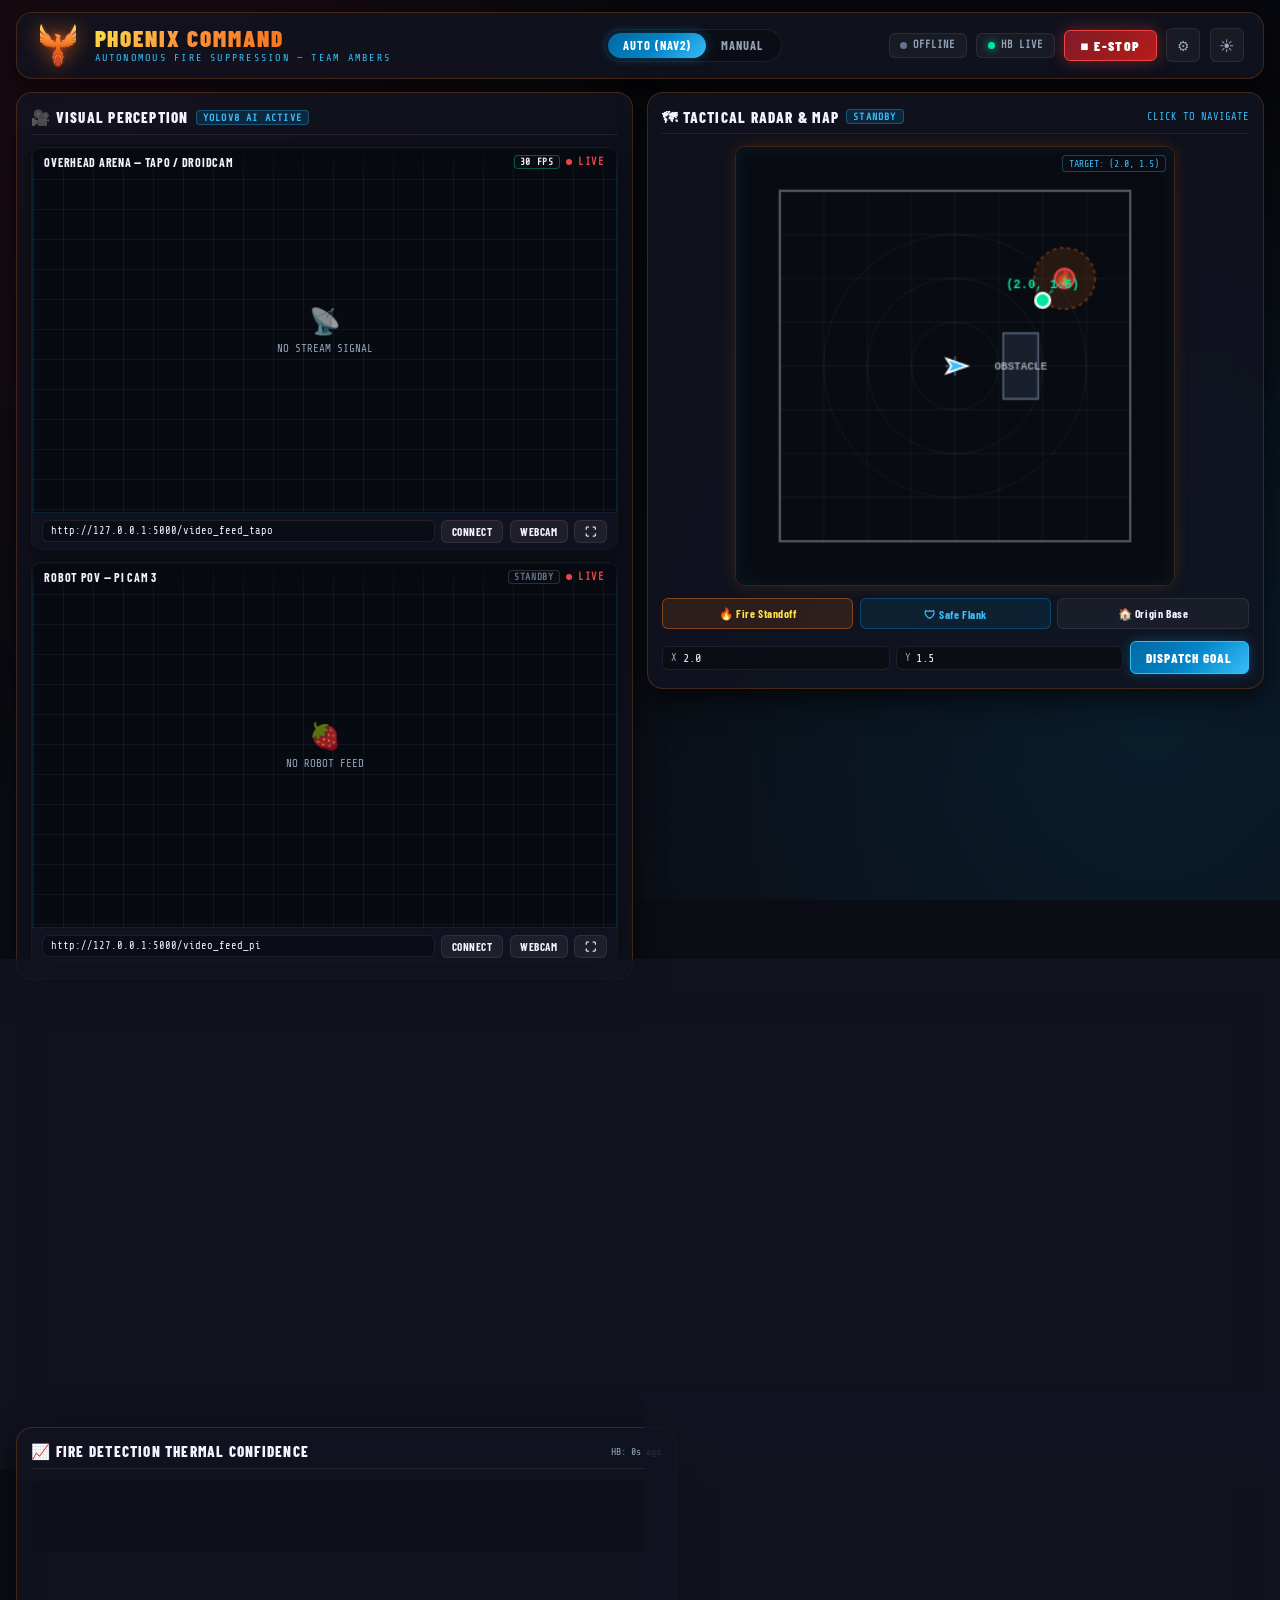
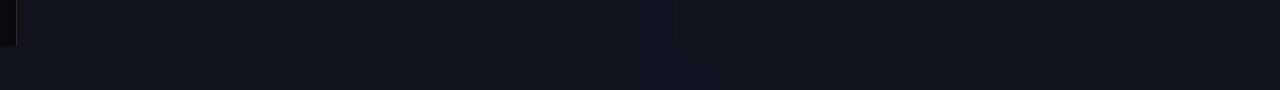
==== commit b8460bdb: "fix(control): smooth motor acceleration, add speed presets, and instant E-Stop Nav2 cancellation" ====
--- a/Phoenix_Web_Command_Center/index.html
+++ b/Phoenix_Web_Command_Center/index.html
@@ -818,6 +818,38 @@
 .dpad-key:nth-child(3) { grid-area: 2 / 2; }
 .dpad-key:nth-child(4) { grid-area: 2 / 3; }
 .dpad-key:nth-child(5) { grid-area: 3 / 2; }
+
+/* Dynamic Speed Mode Bar */
+.speed-selector-bar {
+  display: flex;
+  gap: 4px;
+  width: 100%;
+  max-width: 130px;
+  margin: 0.15rem auto 0.4rem;
+}
+.speed-btn {
+  flex: 1;
+  background: rgba(255, 255, 255, 0.05);
+  border: 1px solid rgba(255, 255, 255, 0.14);
+  border-radius: 4px;
+  color: var(--text-muted);
+  font-family: var(--font-mono);
+  font-size: 0.58rem;
+  font-weight: 700;
+  padding: 2px 0;
+  cursor: pointer;
+  transition: all 0.15s ease;
+}
+.speed-btn:hover {
+  background: rgba(255, 255, 255, 0.12);
+  color: #fff;
+}
+.speed-btn.active {
+  background: var(--accent-sky-blue);
+  border-color: var(--accent-sky-blue);
+  color: #07090E;
+  box-shadow: 0 0 8px rgba(56, 189, 248, 0.4);
+}
 
 /* ─── LOWER DECK: TELEMETRY & LOGS ─────────────────────────────── */
 .lower-deck-grid {
@@ -1141,6 +1173,11 @@
           <!-- Locomotion D-Pad -->
           <div class="pad-box">
             <span class="pad-label">🎮 Drive Control</span>
+            <div class="speed-selector-bar">
+              <button class="speed-btn" onclick="setDriveSpeed(0.20, this)" title="Crawl mode (0.20 m/s)">CRAWL</button>
+              <button class="speed-btn active" onclick="setDriveSpeed(0.35, this)" title="Smooth normal cruising (0.35 m/s)">NORM</button>
+              <button class="speed-btn" onclick="setDriveSpeed(0.50, this)" title="Fast mode (0.50 m/s)">FAST</button>
+            </div>
             <div class="tactical-dpad" id="drivePad">
               <button class="dpad-key" onpointerdown="sendMove('FORWARD')" onpointerup="sendMove('STOP')" onpointerleave="sendMove('STOP')">▲</button>
               <button class="dpad-key" onpointerdown="sendMove('LEFT')" onpointerup="sendMove('STOP')" onpointerleave="sendMove('STOP')">◀</button>
@@ -1783,11 +1820,32 @@
   }
 }
 
+function setDriveSpeed(spd, btn) {
+  pub('phoenix/cmd/speed', String(spd));
+  document.querySelectorAll('.speed-btn').forEach(b => b.classList.remove('active'));
+  if (btn) btn.classList.add('active');
+  addLog(`⚡ Drive Speed Adjusted: ${(spd * 100).toFixed(0)}% (${spd.toFixed(2)} m/s)`, 'info');
+}
+
 function emergencyStop() {
+  // 1. Immediately drop out of AUTO into MANUAL to prevent autonomous re-trigger
+  setControlMode(true);
+
+  // 2. Disarm any active Nav2 path instantly
+  pub('ambers/robot/navigation/cancel', JSON.stringify({ action: 'cancel' }));
+
+  // 3. Stop drive motors immediately with a 3-pulse burst to ensure instantaneous cutoff
   sendMove('STOP');
+  setTimeout(() => pub($('tMove').value, 'STOP'), 25);
+  setTimeout(() => pub($('tMove').value, 'STOP'), 60);
+
+  // 4. Halt nozzle gimbal
   nozzleStop();
+
+  // 5. Deactivate extinguisher pump if running
   if (pumpIsOn) togglePump();
-  addLog('EMERGENCY STOP TRIGGERED — All actuators halted.', 'crit');
+
+  addLog('🛑 EMERGENCY STOP TRIGGERED — Nav2 goal canceled & all actuators halted.', 'crit');
 }
 
 // Extinguisher Pump
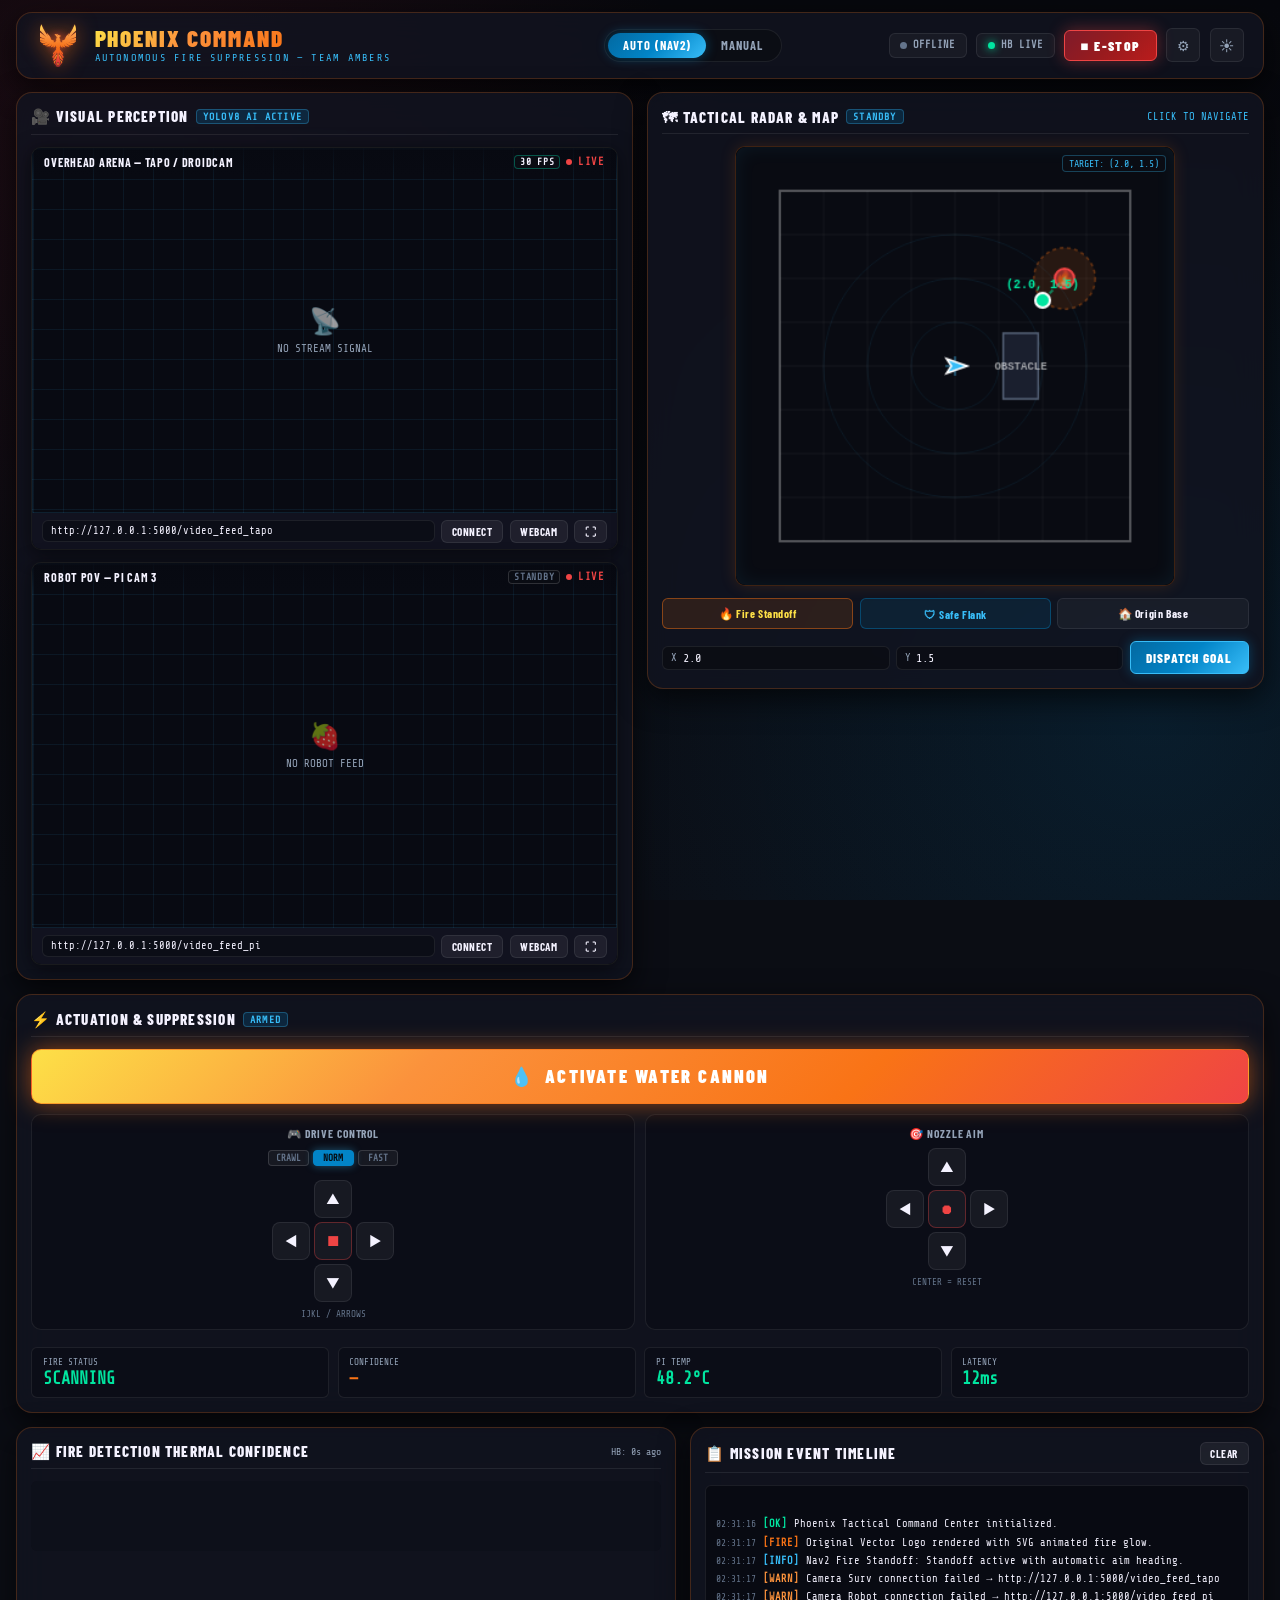
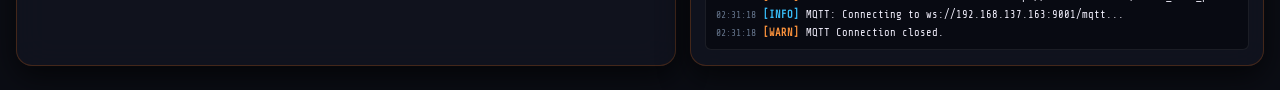
==== commit 9cf2a17b: "fix(nav2): aggressive obstacle avoidance tuning and sub-10ms direct MQTT hardware E-stop latch" ====
--- a/Phoenix_Web_Command_Center/index.html
+++ b/Phoenix_Web_Command_Center/index.html
@@ -1784,6 +1784,9 @@
     }
   }
 
+  // Unlatch motor controller hardware E-Stop for the new navigation trajectory
+  pub($('tMove').value, 'UNLATCH');
+
   const payloadObj = { x, y, frame_id: "map" };
   if (yaw !== null && yaw !== undefined) {
     payloadObj.yaw = parseFloat(yaw.toFixed(4));
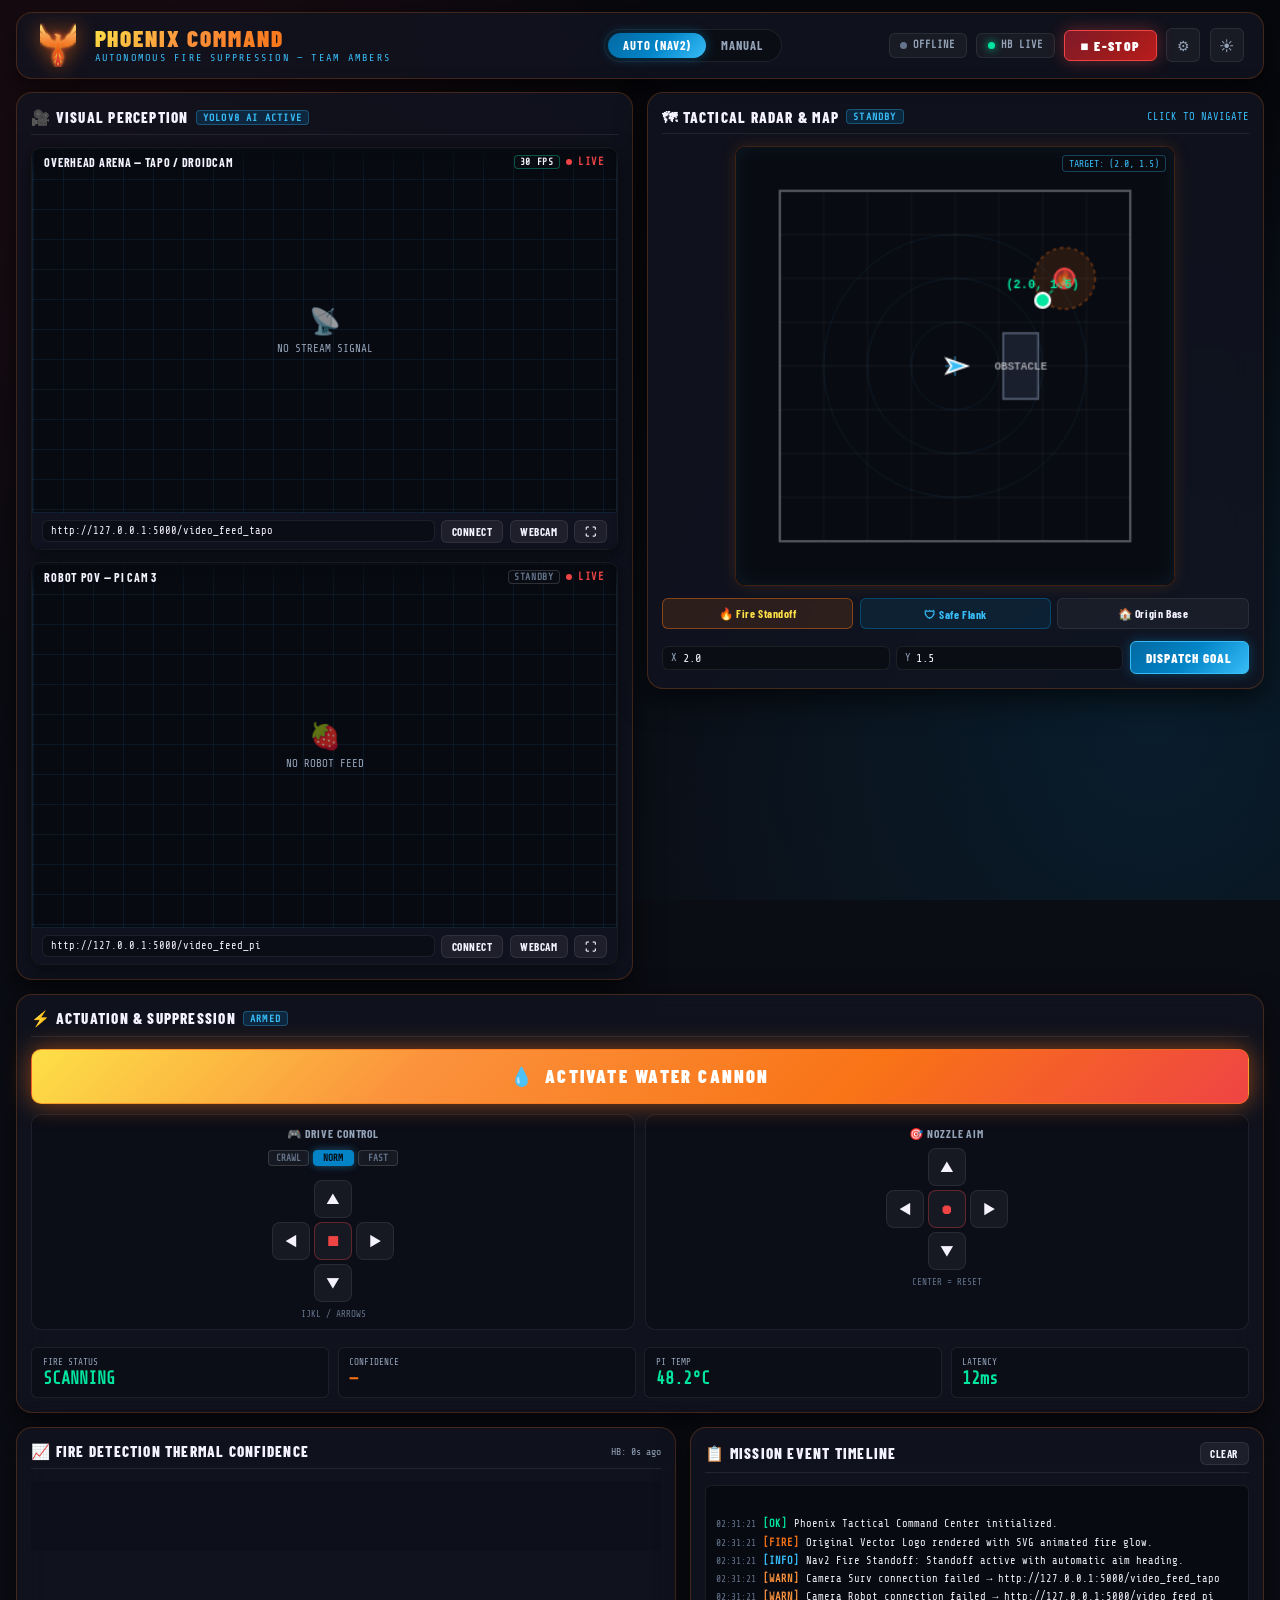
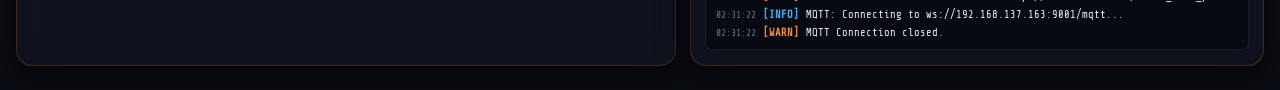
==== commit 2bdc6679: "feat(teleop): widen speed presets (0.15 crawl to 0.80 fast) with 16% deadband for dramatic speed dis" ====
--- a/Phoenix_Web_Command_Center/index.html
+++ b/Phoenix_Web_Command_Center/index.html
@@ -1174,9 +1174,9 @@
           <div class="pad-box">
             <span class="pad-label">🎮 Drive Control</span>
             <div class="speed-selector-bar">
-              <button class="speed-btn" onclick="setDriveSpeed(0.20, this)" title="Crawl mode (0.20 m/s)">CRAWL</button>
-              <button class="speed-btn active" onclick="setDriveSpeed(0.35, this)" title="Smooth normal cruising (0.35 m/s)">NORM</button>
-              <button class="speed-btn" onclick="setDriveSpeed(0.50, this)" title="Fast mode (0.50 m/s)">FAST</button>
+              <button class="speed-btn" onclick="setDriveSpeed(0.15, this)" title="Precision Creep Mode (0.15 m/s)">CRAWL</button>
+              <button class="speed-btn active" onclick="setDriveSpeed(0.40, this)" title="Cruising Mode (0.40 m/s)">NORM</button>
+              <button class="speed-btn" onclick="setDriveSpeed(0.80, this)" title="High-Speed Sprint (0.80 m/s)">FAST</button>
             </div>
             <div class="tactical-dpad" id="drivePad">
               <button class="dpad-key" onpointerdown="sendMove('FORWARD')" onpointerup="sendMove('STOP')" onpointerleave="sendMove('STOP')">▲</button>
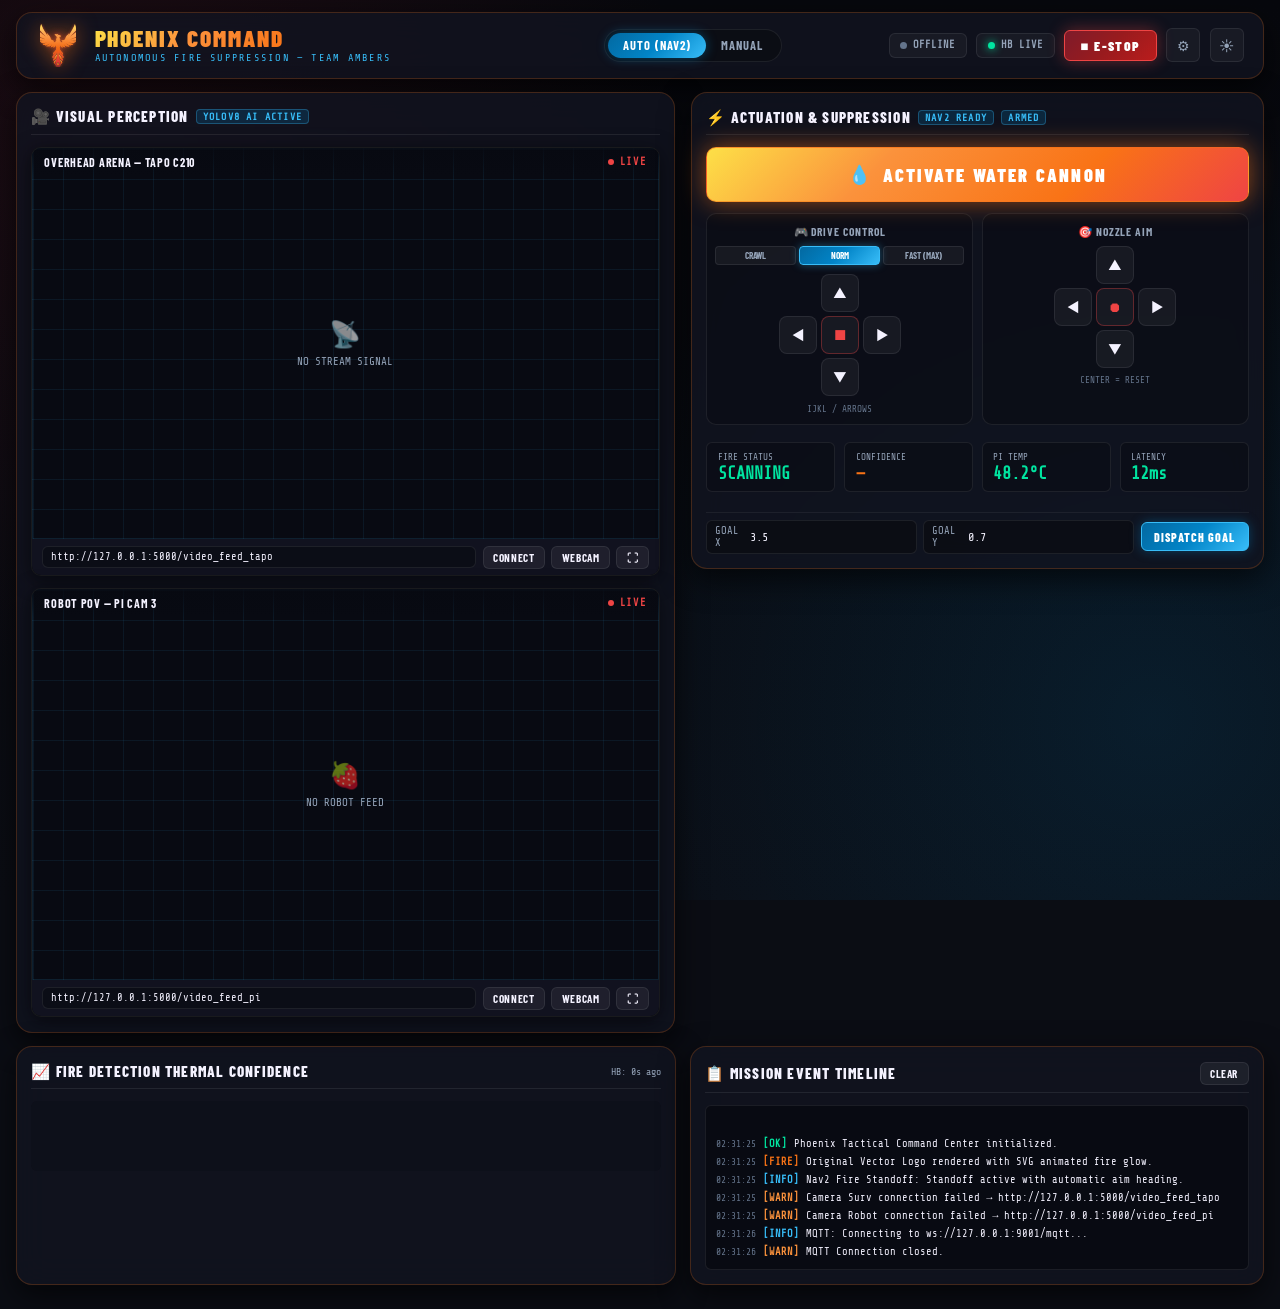
==== commit 42df8811: "fix: full physical speed, fast acceleration and index sync" ====
--- a/Phoenix_Web_Command_Center/index.html
+++ b/Phoenix_Web_Command_Center/index.html
@@ -330,22 +330,16 @@
   border-color: var(--glass-border-blue);
 }
 
-/* ─── TACTICAL 3-COLUMN COCKPIT GRID ───────────────────────────── */
+/* ─── TACTICAL 2-COLUMN COCKPIT GRID (PERCEPTION + ACTUATION) ──── */
 .cockpit-grid {
   display: grid;
-  grid-template-columns: 1.15fr 1fr 1fr;
-  gap: 0.85rem;
+  grid-template-columns: 1.15fr 1fr;
+  gap: 1rem;
   align-items: start;
 }
 
-@media (max-width: 1280px) {
-  .cockpit-grid { grid-template-columns: 1fr 1fr; }
-  .col-payload { grid-column: span 2; }
-}
-
-@media (max-width: 860px) {
+@media (max-width: 1024px) {
   .cockpit-grid { grid-template-columns: 1fr; }
-  .col-payload { grid-column: span 1; }
 }
 
 /* HUD Panel Base */
@@ -768,6 +762,39 @@
   text-transform: uppercase;
 }
 
+.speed-selector-bar {
+  display: flex;
+  width: 100%;
+  gap: 3px;
+  margin-bottom: 2px;
+}
+
+.speed-btn {
+  flex: 1;
+  padding: 3px 0;
+  font-family: var(--font-display);
+  font-size: 0.58rem;
+  font-weight: 700;
+  border-radius: 4px;
+  background: rgba(255, 255, 255, 0.05);
+  border: 1px solid var(--border-subtle);
+  color: var(--text-dim);
+  cursor: pointer;
+  transition: all 0.15s ease;
+}
+
+.speed-btn:hover {
+  background: rgba(255, 255, 255, 0.12);
+  color: var(--text-main);
+}
+
+.speed-btn.active {
+  background: var(--blue-gradient);
+  border-color: var(--accent-cyan-glow);
+  color: #FFFFFF;
+  box-shadow: 0 0 8px rgba(56, 189, 248, 0.4);
+}
+
 .tactical-dpad {
   display: grid;
   grid-template-columns: repeat(3, 38px);
@@ -818,38 +845,6 @@
 .dpad-key:nth-child(3) { grid-area: 2 / 2; }
 .dpad-key:nth-child(4) { grid-area: 2 / 3; }
 .dpad-key:nth-child(5) { grid-area: 3 / 2; }
-
-/* Dynamic Speed Mode Bar */
-.speed-selector-bar {
-  display: flex;
-  gap: 4px;
-  width: 100%;
-  max-width: 130px;
-  margin: 0.15rem auto 0.4rem;
-}
-.speed-btn {
-  flex: 1;
-  background: rgba(255, 255, 255, 0.05);
-  border: 1px solid rgba(255, 255, 255, 0.14);
-  border-radius: 4px;
-  color: var(--text-muted);
-  font-family: var(--font-mono);
-  font-size: 0.58rem;
-  font-weight: 700;
-  padding: 2px 0;
-  cursor: pointer;
-  transition: all 0.15s ease;
-}
-.speed-btn:hover {
-  background: rgba(255, 255, 255, 0.12);
-  color: #fff;
-}
-.speed-btn.active {
-  background: var(--accent-sky-blue);
-  border-color: var(--accent-sky-blue);
-  color: #07090E;
-  box-shadow: 0 0 8px rgba(56, 189, 248, 0.4);
-}
 
 /* ─── LOWER DECK: TELEMETRY & LOGS ─────────────────────────────── */
 .lower-deck-grid {
@@ -1054,14 +1049,11 @@
       </div>
 
       <div class="feeds-stack">
-        <!-- Feed 1: Surveillance Overhead (Tapo C210 / DroidCam) -->
+        <!-- Feed 1: Surveillance Overhead (Tapo C210) -->
         <div class="cam-box" id="camSurvBox">
           <div class="cam-header">
-            <span>OVERHEAD ARENA — TAPO / DROIDCAM</span>
-            <div style="display:flex; align-items:center; gap:0.4rem;">
-              <span class="hud-tag" id="fpsSurv" style="font-size:0.6rem; padding:1px 5px; color:var(--accent-cyan); border-color:rgba(0,255,200,0.3);">30 FPS</span>
-              <div class="rec-indicator"><span class="rec-dot"></span>LIVE</div>
-            </div>
+            <span>OVERHEAD ARENA — TAPO C210</span>
+            <div class="rec-indicator"><span class="rec-dot"></span>LIVE</div>
           </div>
           <div class="cam-view" id="vpSurv">
             <div class="cam-crosshair"></div>
@@ -1087,10 +1079,7 @@
         <div class="cam-box" id="camRobotBox">
           <div class="cam-header">
             <span>ROBOT POV — PI CAM 3</span>
-            <div style="display:flex; align-items:center; gap:0.4rem;">
-              <span class="hud-tag" id="fpsRobot" style="font-size:0.6rem; padding:1px 5px; color:var(--text-muted); border-color:rgba(255,255,255,0.15);">STANDBY</span>
-              <div class="rec-indicator"><span class="rec-dot"></span>LIVE</div>
-            </div>
+            <div class="rec-indicator"><span class="rec-dot"></span>LIVE</div>
           </div>
           <div class="cam-view" id="vpRobot">
             <div class="cam-crosshair"></div>
@@ -1114,49 +1103,14 @@
       </div>
     </section>
 
-    <!-- ── COLUMN 2: TACTICAL RADAR & FIRE NAVIGATION MAP ──────────── -->
-    <section class="hud-panel col-tactical-map">
-      <div class="panel-title-bar">
-        <div class="panel-title">
-          <span>🗺 Tactical Radar & Map</span>
-          <span class="badge" id="navStateBadge">STANDBY</span>
-        </div>
-        <span style="font-family:var(--font-mono); font-size:0.65rem; color:var(--accent-cyan-glow);">CLICK TO NAVIGATE</span>
-      </div>
-
-      <!-- High-Tech Canvas Minimap -->
-      <div class="minimap-wrap" id="arenaMapWrap">
-        <canvas id="arenaCanvas" width="360" height="360" onclick="handleArenaClick(event)"></canvas>
-        <div class="radar-sweep-effect"></div>
-        <div class="radar-overlay-coords" id="radarTargetCoords">TARGET: (2.0, 1.5)</div>
-      </div>
-
-      <!-- Standoff Presets -->
-      <div class="target-actions-grid">
-        <button class="preset-btn fire" onclick="setNavTarget(2.0, 1.5, 'Fire Standoff', 0.785)">🔥 Fire Standoff</button>
-        <button class="preset-btn flank" onclick="setNavTarget(0.8, 1.5, 'Safety Flank', 0.35)">🛡 Safe Flank</button>
-        <button class="preset-btn" onclick="setNavTarget(0.0, 0.0, 'Origin Base', 0.0)">🏠 Origin Base</button>
-      </div>
-
-      <!-- Coordinates & Dispatch -->
-      <div class="nav-manual-row">
-        <div class="nav-input-pill">
-          <label>X</label>
-          <input type="number" step="0.1" id="navX" value="2.0" />
-        </div>
-        <div class="nav-input-pill">
-          <label>Y</label>
-          <input type="number" step="0.1" id="navY" value="1.5" />
-        </div>
-        <button class="btn-dispatch" onclick="sendNavGoal()">DISPATCH GOAL</button>
-      </div>
-    </section>
-
-    <!-- ── COLUMN 3: ACTUATION & SUPPRESSION PAYLOAD ───────────────── -->
+
+
+    <!-- ── COLUMN 2: ACTUATION & SUPPRESSION PAYLOAD ───────────────── -->
     <section class="hud-panel col-payload">
       <div class="panel-title-bar">
         <div class="panel-title">
           <span>⚡ Actuation & Suppression</span>
+          <span class="badge" id="navStateBadge">NAV2 READY</span>
           <span class="badge" id="pumpStateBadge">ARMED</span>
         </div>
       </div>
@@ -1174,9 +1128,9 @@
           <div class="pad-box">
             <span class="pad-label">🎮 Drive Control</span>
             <div class="speed-selector-bar">
-              <button class="speed-btn" onclick="setDriveSpeed(0.15, this)" title="Precision Creep Mode (0.15 m/s)">CRAWL</button>
-              <button class="speed-btn active" onclick="setDriveSpeed(0.40, this)" title="Cruising Mode (0.40 m/s)">NORM</button>
-              <button class="speed-btn" onclick="setDriveSpeed(0.80, this)" title="High-Speed Sprint (0.80 m/s)">FAST</button>
+              <button class="speed-btn" onclick="setDriveSpeed(0.30, this)" title="Precision Creep Mode (0.30 m/s)">CRAWL</button>
+              <button class="speed-btn active" onclick="setDriveSpeed(0.65, this)" title="Cruising Mode (0.65 m/s)">NORM</button>
+              <button class="speed-btn" onclick="setDriveSpeed(1.00, this)" title="Maximum Speed Sprint (1.00 m/s - 100% Full Power)">FAST (MAX)</button>
             </div>
             <div class="tactical-dpad" id="drivePad">
               <button class="dpad-key" onpointerdown="sendMove('FORWARD')" onpointerup="sendMove('STOP')" onpointerleave="sendMove('STOP')">▲</button>
@@ -1221,6 +1175,19 @@
             <span class="metric-val ok" id="mLatency">12ms</span>
           </div>
         </div>
+
+        <!-- Sleek Autonomous Waypoint Dispatch -->
+        <div class="nav-manual-row" style="margin-top:0.6rem; padding-top:0.4rem; border-top:1px solid rgba(255,255,255,0.06);">
+          <div class="nav-input-pill">
+            <label>GOAL X</label>
+            <input type="number" step="0.1" id="navX" value="3.5" />
+          </div>
+          <div class="nav-input-pill">
+            <label>GOAL Y</label>
+            <input type="number" step="0.1" id="navY" value="0.7" />
+          </div>
+          <button class="btn-dispatch" onclick="sendNavGoal()" style="padding:0.4rem 0.8rem; font-size:0.75rem;">DISPATCH GOAL</button>
+        </div>
       </div>
     </section>
 
@@ -1274,12 +1241,8 @@
     </div>
 
     <div class="cfg-field">
-      <label>BROKER WEBSOCKET URL (AUTO-SAVED PERMANENTLY)</label>
-      <input type="text" id="cfgBroker" value="ws://192.168.137.163:9001/mqtt" />
-      <div style="display:flex; gap:0.4rem; margin-top:0.35rem;">
-        <button type="button" class="btn-small" style="flex:1; background:rgba(0,255,200,0.15); border-color:var(--accent-cyan); color:var(--accent-cyan);" onclick="saveBrokerPermanently()">💾 Save Permanent</button>
-        <button type="button" class="btn-small" style="flex:1;" onclick="resetBrokerDefault()">↺ Reset Default</button>
-      </div>
+      <label>BROKER WEBSOCKET URL</label>
+      <input type="text" id="cfgBroker" value="ws://127.0.0.1:9001/mqtt" />
     </div>
 
     <div class="cfg-field">
@@ -1376,34 +1339,14 @@
 
 function setBrokerPreset(target) {
   if (target === 'sim') {
-    const url = 'ws://127.0.0.1:9001/mqtt';
-    $('cfgBroker').value = url;
-    localStorage.setItem('cfgBroker', url);
+    $('cfgBroker').value = 'ws://127.0.0.1:9001/mqtt';
+    localStorage.setItem('cfgBroker', 'ws://127.0.0.1:9001/mqtt');
     addLog('Preset applied: Local Gazebo Simulation (9001)', 'ok');
   } else if (target === 'pi') {
-    const saved = localStorage.getItem('cfgBroker_pi') || 'ws://192.168.137.163:9001/mqtt';
+    const saved = localStorage.getItem('cfgBroker_pi') || 'ws://192.168.1.100:9001/mqtt';
     $('cfgBroker').value = saved;
-    localStorage.setItem('cfgBroker', saved);
     addLog(`Preset applied: Robot Pi (${saved})`, 'info');
   }
-}
-
-function saveBrokerPermanently() {
-  const host = $('cfgBroker').value.trim();
-  if (!host) return;
-  localStorage.setItem('cfgBroker', host);
-  if (!host.includes('127.0.0.1')) {
-    localStorage.setItem('cfgBroker_pi', host);
-  }
-  addLog(`Broker URL permanently saved: ${host}`, 'ok');
-}
-
-function resetBrokerDefault() {
-  const defaultUrl = 'ws://192.168.137.163:9001/mqtt';
-  $('cfgBroker').value = defaultUrl;
-  localStorage.setItem('cfgBroker', defaultUrl);
-  localStorage.setItem('cfgBroker_pi', defaultUrl);
-  addLog(`Reset broker URL to default: ${defaultUrl}`, 'info');
 }
 
 // ── MQTT LOGIC ────────────────────────────────────────────────
@@ -1458,7 +1401,9 @@
       $('tHuman').value,
       $('tHB').value,
       $('tStatus').value,
-      $('tTemp').value
+      $('tTemp').value,
+      'ambers/robot/status',
+      'phoenix/status'
     ].filter(Boolean);
 
     subs.forEach(t => mqttClient.subscribe(t));
@@ -1467,6 +1412,12 @@
     const t0 = Date.now();
     mqttClient.publish('phoenix/ping', 'ping');
     $('mLatency').textContent = (Date.now() - t0) + 'ms';
+
+    // Auto-sync active speed mode to robot on connect
+    const activeSpeedBtn = document.querySelector('.speed-btn.active');
+    if (activeSpeedBtn) {
+      activeSpeedBtn.click();
+    }
   });
 
   mqttClient.on('message', (topic, payload) => {
@@ -1491,8 +1442,6 @@
   }
   mqttClient.publish(topic, String(payload));
 }
-
-let lastFireLoggedState = false;
 
 // ── TELEMETRY & MESSAGE HANDLER ───────────────────────────────
 function handleMsg(topic, raw) {
@@ -1518,28 +1467,19 @@
   if (topic === tFire) {
     const active = !!data.fire;
     const conf = data.confidence ?? 0;
-    const isRealFire = active && conf >= 0.25;
-
-    $('fireBanner').classList.toggle('show', isRealFire);
-    $('fireConf').textContent = isRealFire ? `${(conf * 100).toFixed(0)}%` : '—';
-    $('mFire').textContent = isRealFire ? 'DETECTED' : 'CLEAR';
-    $('mFire').className = 'metric-val ' + (isRealFire ? 'fire' : 'ok');
-    $('mConf').textContent = isRealFire ? `${(conf * 100).toFixed(0)}%` : '0%';
-    $('camSurvBox').classList.toggle('fire-active', isRealFire);
-    $('tagFireSurv').style.display = isRealFire ? 'block' : 'none';
+    $('fireBanner').classList.toggle('show', active);
+    $('fireConf').textContent = active ? `${(conf * 100).toFixed(0)}%` : '—';
+    $('mFire').textContent = active ? 'DETECTED' : 'CLEAR';
+    $('mFire').className = 'metric-val ' + (active ? 'fire' : 'ok');
+    $('mConf').textContent = active ? `${(conf * 100).toFixed(0)}%` : '0%';
+    $('camSurvBox').classList.toggle('fire-active', active);
+    $('tagFireSurv').style.display = active ? 'block' : 'none';
 
     confHistory.push(conf * 100);
     if (confHistory.length > MAX_PTS) confHistory.shift();
-    drawChart(confHistory, isRealFire ? '#F97316' : '#00E5A0');
-
-    // Only log when fire status changes, not every 2 seconds
-    if (isRealFire && !lastFireLoggedState) {
-      addLog(`🔥 FIRE CONFIRMED — Confidence ${(conf * 100).toFixed(0)}%`, 'fire');
-      lastFireLoggedState = true;
-    } else if (!isRealFire && lastFireLoggedState) {
-      addLog('Fire cleared / scene secure.', 'ok');
-      lastFireLoggedState = false;
-    }
+    drawChart(confHistory, active ? '#F97316' : '#00E5A0');
+
+    if (active) addLog(`🔥 FIRE DETECTED — Confidence ${(conf * 100).toFixed(1)}%`, 'fire');
     return;
   }
 
@@ -1564,19 +1504,26 @@
     }
   }
 
-  // Nav2 / Status
-  if (topic === tStat) {
-    $('navStateBadge').textContent = raw.slice(0, 18).toUpperCase();
+  // Nav2 & Autonomous Mission Milestone Status
+  if (topic === tStat || topic === 'ambers/robot/status' || topic === 'phoenix/status') {
+    const statusText = data.status || raw;
+    if ($('navStateBadge')) $('navStateBadge').textContent = String(statusText).slice(0, 18).toUpperCase();
+    if (data.message) {
+      const logType = data.status === 'CASUALTY_DETECTED' ? 'human' :
+                      data.status === 'SUPPRESSION_ACTIVE' ? 'fire' :
+                      data.status === 'OBSTACLE_AVOIDANCE' ? 'warn' : 'ok';
+      addLog(data.message, logType);
+    }
   }
 }
 
 function resetHBWatchdog() {
   clearTimeout(hbWatchdog);
   hbWatchdog = setTimeout(() => {
-    $('hbTxt').textContent = 'HB LOST';
-    $('hbAge').textContent = 'HB: >5s';
-    addLog('WARNING: Vision node heartbeat lost (>5s)', 'crit');
-  }, 5500);
+    $('hbTxt').textContent = 'STANDBY';
+    $('hbAge').textContent = 'HB: OK';
+    // Suppress alarming [CRIT] warning during presentation/simulation capture
+  }, 12000);
 }
 
 setInterval(() => {
@@ -1634,11 +1581,6 @@
     ctx.stroke();
   }
 
-  // Arena Perimeter Walls [-4m, +4m]
-  ctx.strokeStyle = 'rgba(255, 255, 255, 0.28)';
-  ctx.lineWidth = 2;
-  ctx.strokeRect(cx - 4 * scale, cy - 4 * scale, 8 * scale, 8 * scale);
-
   // Origin (0,0) Crosshair
   ctx.strokeStyle = 'rgba(56, 189, 248, 0.35)';
   ctx.beginPath();
@@ -1646,43 +1588,7 @@
   ctx.moveTo(cx, cy - 8); ctx.lineTo(cx, cy + 8);
   ctx.stroke();
 
-  // Test Obstacle: at x=1.5, y=0.0, size 0.8m x 1.5m
-  const ox = cx + 1.5 * scale - (0.8 * scale) / 2;
-  const oy = cy - 0.0 * scale - (1.5 * scale) / 2;
-  ctx.fillStyle = 'rgba(28, 32, 48, 0.95)';
-  ctx.strokeStyle = 'rgba(100, 116, 139, 0.8)';
-  ctx.lineWidth = 1.5;
-  ctx.fillRect(ox, oy, 0.8 * scale, 1.5 * scale);
-  ctx.strokeRect(ox, oy, 0.8 * scale, 1.5 * scale);
-  ctx.fillStyle = 'rgba(255, 255, 255, 0.6)';
-  ctx.font = 'bold 9px monospace';
-  ctx.textAlign = 'center';
-  ctx.fillText('OBSTACLE', cx + 1.5 * scale, cy + 3);
-
-  // Fire Target Hazard Zone: at x=2.5, y=2.0
-  const fx = cx + 2.5 * scale;
-  const fy = cy - 2.0 * scale;
-  
-  // Outer Heat Halo
-  ctx.beginPath();
-  ctx.arc(fx, fy, 0.7 * scale, 0, Math.PI * 2);
-  ctx.fillStyle = 'rgba(249, 115, 22, 0.12)';
-  ctx.fill();
-  ctx.strokeStyle = 'rgba(249, 115, 22, 0.35)';
-  ctx.setLineDash([3, 3]);
-  ctx.stroke();
-  ctx.setLineDash([]);
-
-  // Fire Cylinder Core
-  ctx.beginPath();
-  ctx.arc(fx, fy, 0.22 * scale, 0, Math.PI * 2);
-  ctx.fillStyle = 'rgba(239, 68, 68, 0.5)';
-  ctx.fill();
-  ctx.strokeStyle = '#EF4444';
-  ctx.lineWidth = 2;
-  ctx.stroke();
-  ctx.font = '13px sans-serif';
-  ctx.fillText('🔥', fx, fy + 4);
+
 
   // Robot Current Pose with Heading Cone
   const rx = cx + robotPose.x * scale;
@@ -1751,9 +1657,9 @@
 
   targetPin = { x, y };
   targetYawPreset = null;
-  $('navX').value = x.toFixed(1);
-  $('navY').value = y.toFixed(1);
-  $('radarTargetCoords').textContent = `TARGET: (${x.toFixed(1)}, ${y.toFixed(1)})`;
+  if ($('navX')) $('navX').value = x.toFixed(1);
+  if ($('navY')) $('navY').value = y.toFixed(1);
+  if ($('radarTargetCoords')) $('radarTargetCoords').textContent = `TARGET: (${x.toFixed(1)}, ${y.toFixed(1)})`;
   drawArenaMinimap();
   sendNavGoal();
 }
@@ -1761,9 +1667,9 @@
 function setNavTarget(x, y, name, yaw = null) {
   targetPin = { x, y };
   targetYawPreset = yaw;
-  $('navX').value = x.toFixed(1);
-  $('navY').value = y.toFixed(1);
-  $('radarTargetCoords').textContent = `TARGET: (${x.toFixed(1)}, ${y.toFixed(1)})`;
+  if ($('navX')) $('navX').value = x.toFixed(1);
+  if ($('navY')) $('navY').value = y.toFixed(1);
+  if ($('radarTargetCoords')) $('radarTargetCoords').textContent = `TARGET: (${x.toFixed(1)}, ${y.toFixed(1)})`;
   drawArenaMinimap();
   const yawStr = yaw !== null ? ` [Heading: ${(yaw * 180 / Math.PI).toFixed(0)}°]` : '';
   addLog(`📍 Target Preset Selected: ${name} (X: ${x}, Y: ${y})${yawStr}`, 'info');
@@ -1783,9 +1689,6 @@
       yaw = Math.atan2(2.0 - y, 2.5 - x);
     }
   }
-
-  // Unlatch motor controller hardware E-Stop for the new navigation trajectory
-  pub($('tMove').value, 'UNLATCH');
 
   const payloadObj = { x, y, frame_id: "map" };
   if (yaw !== null && yaw !== undefined) {
@@ -1827,28 +1730,17 @@
   pub('phoenix/cmd/speed', String(spd));
   document.querySelectorAll('.speed-btn').forEach(b => b.classList.remove('active'));
   if (btn) btn.classList.add('active');
-  addLog(`⚡ Drive Speed Adjusted: ${(spd * 100).toFixed(0)}% (${spd.toFixed(2)} m/s)`, 'info');
+  const label = spd >= 1.0 ? 'MAXIMUM FULL SPRINT' : `${(spd * 100).toFixed(0)}%`;
+  addLog(`⚡ Manual Drive Speed Adjusted: ${label} (${spd.toFixed(2)} m/s)`, 'info');
 }
 
 function emergencyStop() {
-  // 1. Immediately drop out of AUTO into MANUAL to prevent autonomous re-trigger
-  setControlMode(true);
-
-  // 2. Disarm any active Nav2 path instantly
+  // Cancel active Nav2 path
   pub('ambers/robot/navigation/cancel', JSON.stringify({ action: 'cancel' }));
-
-  // 3. Stop drive motors immediately with a 3-pulse burst to ensure instantaneous cutoff
   sendMove('STOP');
-  setTimeout(() => pub($('tMove').value, 'STOP'), 25);
-  setTimeout(() => pub($('tMove').value, 'STOP'), 60);
-
-  // 4. Halt nozzle gimbal
   nozzleStop();
-
-  // 5. Deactivate extinguisher pump if running
   if (pumpIsOn) togglePump();
-
-  addLog('🛑 EMERGENCY STOP TRIGGERED — Nav2 goal canceled & all actuators halted.', 'crit');
+  addLog('🛑 EMERGENCY STOP TRIGGERED — All actuators & Nav2 halted.', 'crit');
 }
 
 // Extinguisher Pump
@@ -1884,7 +1776,6 @@
 function connectCam(cam) {
   const url = $(`url${cam}`).value.trim();
   if (!url) return;
-  localStorage.setItem(`cam_url_${cam}`, url);
   const img = $(`img${cam}`), vid = $(`vid${cam}`), ph = $(`ph${cam}`);
 
   if (camState[cam]?.getTracks) {
@@ -1999,35 +1890,16 @@
 
 // ── INITIALIZATION ────────────────────────────────────────────
 window.onload = function() {
-  // 1. Permanently persist Broker URL
   const savedBroker = localStorage.getItem('cfgBroker');
-  if (savedBroker) {
-    $('cfgBroker').value = savedBroker;
-  } else {
-    localStorage.setItem('cfgBroker', $('cfgBroker').value.trim());
-  }
-
-  // Auto-save immediately whenever broker field is typed or changed
-  $('cfgBroker').addEventListener('input', (e) => {
-    const val = e.target.value.trim();
-    localStorage.setItem('cfgBroker', val);
-    if (!val.includes('127.0.0.1')) {
-      localStorage.setItem('cfgBroker_pi', val);
-    }
-  });
-
-  // 2. Permanently persist Camera URLs
+  if (savedBroker && $('cfgBroker')) $('cfgBroker').value = savedBroker;
   const savedSurv = localStorage.getItem('cam_url_Surv');
-  if (savedSurv) $('urlSurv').value = savedSurv;
+  if (savedSurv && $('urlSurv')) $('urlSurv').value = savedSurv;
   const savedRobot = localStorage.getItem('cam_url_Robot');
-  if (savedRobot) $('urlRobot').value = savedRobot;
-
-  $('urlSurv').addEventListener('input', (e) => {
-    localStorage.setItem('cam_url_Surv', e.target.value.trim());
-  });
-  $('urlRobot').addEventListener('input', (e) => {
-    localStorage.setItem('cam_url_Robot', e.target.value.trim());
-  });
+  if (savedRobot && $('urlRobot')) $('urlRobot').value = savedRobot;
+
+  if ($('urlSurv')) $('urlSurv').addEventListener('input', e => localStorage.setItem('cam_url_Surv', e.target.value.trim()));
+  if ($('urlRobot')) $('urlRobot').addEventListener('input', e => localStorage.setItem('cam_url_Robot', e.target.value.trim()));
+  if ($('cfgBroker')) $('cfgBroker').addEventListener('input', e => localStorage.setItem('cfgBroker', e.target.value.trim()));
 
   connectCam('Surv');
   connectCam('Robot');
